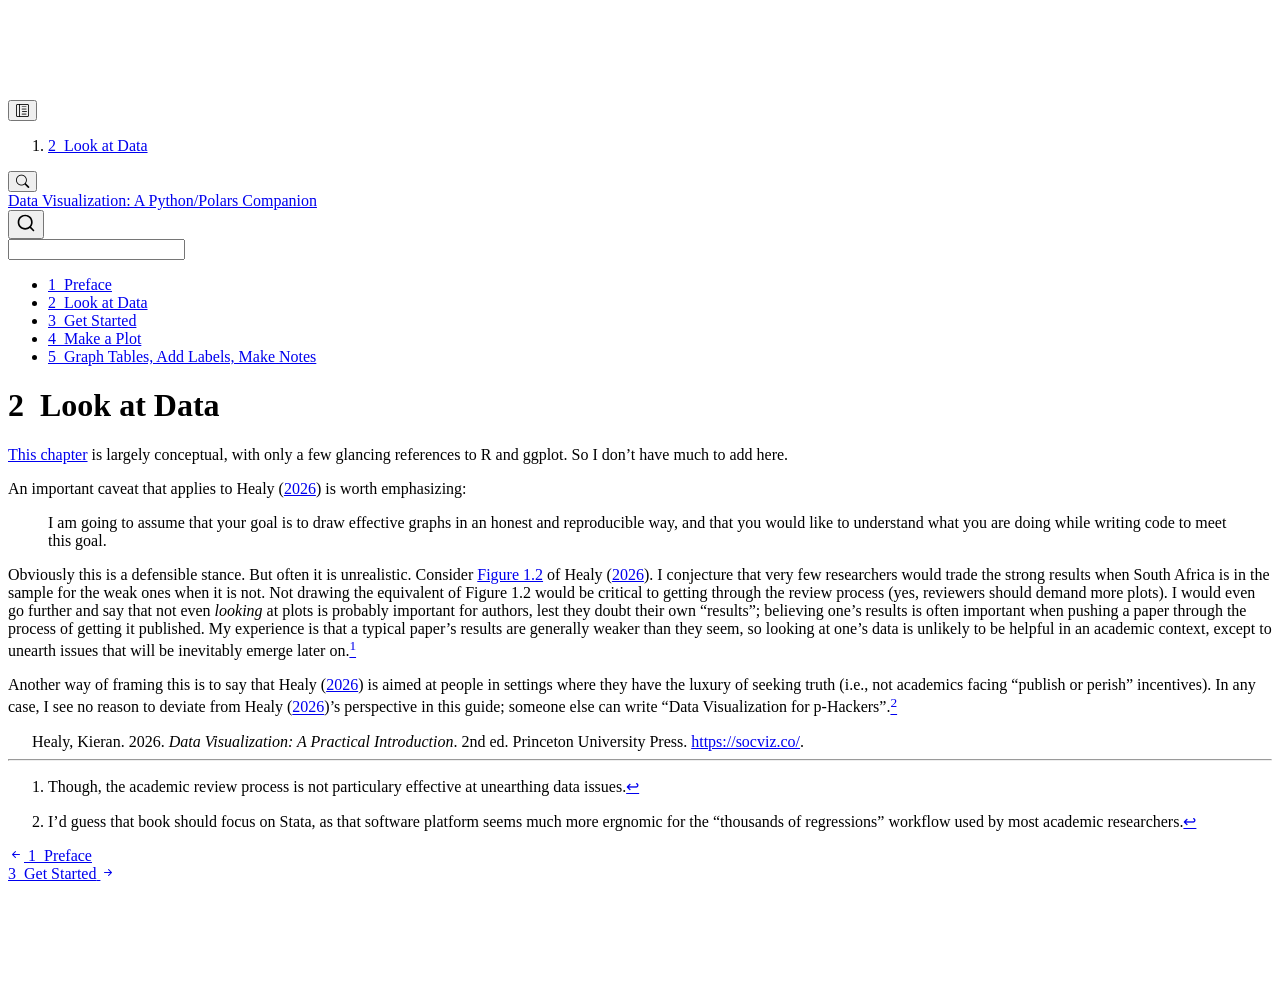
==== 01-look-at-data.html @ 229735f7 "Built site for gh-pages" ====
<!DOCTYPE html>
<html xmlns="http://www.w3.org/1999/xhtml" lang="en" xml:lang="en"><head>

<meta charset="utf-8">
<meta name="generator" content="quarto-1.9.36">

<meta name="viewport" content="width=device-width, initial-scale=1.0, user-scalable=yes">


<title>2&nbsp; Look at Data – Data Visualization: A Python/Polars Companion</title>
<style>
/* Default styles provided by pandoc.
** See https://pandoc.org/MANUAL.html#variables-for-html for config info.
*/
code{white-space: pre-wrap;}
span.smallcaps{font-variant: small-caps;}
div.columns{display: flex; gap: min(4vw, 1.5em);}
div.column{flex: auto; overflow-x: auto;}
div.hanging-indent{margin-left: 1.5em; text-indent: -1.5em;}
ul.task-list{list-style: none;}
ul.task-list li input[type="checkbox"] {
  width: 0.8em;
  margin: 0 0.8em 0.2em -1em; /* quarto-specific, see https://github.com/quarto-dev/quarto-cli/issues/4556 */ 
  vertical-align: middle;
}
/* CSS for citations */
div.csl-bib-body { }
div.csl-entry {
  clear: both;
}
.hanging-indent div.csl-entry {
  margin-left:2em;
  text-indent:-2em;
}
div.csl-left-margin {
  min-width:2em;
  float:left;
}
div.csl-right-inline {
  margin-left:2em;
  padding-left:1em;
}
div.csl-indent {
  margin-left: 2em;
}</style>


<script src="site_libs/quarto-nav/quarto-nav.js"></script>
<script src="site_libs/quarto-nav/headroom.min.js"></script>
<script src="site_libs/clipboard/clipboard.min.js"></script>
<script src="site_libs/quarto-search/autocomplete.umd.js"></script>
<script src="site_libs/quarto-search/fuse.min.js"></script>
<script src="site_libs/quarto-search/quarto-search.js"></script>
<meta name="quarto:offset" content="./">
<link href="./02-intro.html" rel="next">
<link href="./index.html" rel="prev">
<script src="site_libs/quarto-html/quarto.js" type="module"></script>
<script src="site_libs/quarto-html/tabsets/tabsets.js" type="module"></script>
<script src="site_libs/quarto-html/popper.min.js"></script>
<script src="site_libs/quarto-html/tippy.umd.min.js"></script>
<script src="site_libs/quarto-html/anchor.min.js"></script>
<link href="site_libs/quarto-html/tippy.css" rel="stylesheet">
<link href="site_libs/quarto-html/quarto-syntax-highlighting-845c23b38eaddc0f92fda52bfe77a8c8.css" rel="stylesheet" id="quarto-text-highlighting-styles">
<script src="site_libs/bootstrap/bootstrap.min.js"></script>
<link href="site_libs/bootstrap/bootstrap-icons.css" rel="stylesheet">
<link href="site_libs/bootstrap/bootstrap-5ccb035bea26c1e21f80f44cf7c27909.min.css" rel="stylesheet" append-hash="true" id="quarto-bootstrap" data-mode="light">
<script id="quarto-search-options" type="application/json">{
  "location": "sidebar",
  "copy-button": false,
  "collapse-after": 3,
  "panel-placement": "start",
  "type": "textbox",
  "limit": 50,
  "keyboard-shortcut": [
    "f",
    "/",
    "s"
  ],
  "show-item-context": false,
  "language": {
    "search-no-results-text": "No results",
    "search-matching-documents-text": "matching documents",
    "search-copy-link-title": "Copy link to search",
    "search-hide-matches-text": "Hide additional matches",
    "search-more-match-text": "more match in this document",
    "search-more-matches-text": "more matches in this document",
    "search-clear-button-title": "Clear",
    "search-text-placeholder": "",
    "search-detached-cancel-button-title": "Cancel",
    "search-submit-button-title": "Submit",
    "search-label": "Search"
  }
}</script>


</head>

<body class="nav-sidebar floating quarto-light">

<div id="quarto-search-results"></div>
  <header id="quarto-header" class="headroom fixed-top">
  <nav class="quarto-secondary-nav">
    <div class="container-fluid d-flex">
      <button type="button" class="quarto-btn-toggle btn" data-bs-toggle="collapse" role="button" data-bs-target=".quarto-sidebar-collapse-item" aria-controls="quarto-sidebar" aria-expanded="false" aria-label="Toggle sidebar navigation" onclick="if (window.quartoToggleHeadroom) { window.quartoToggleHeadroom(); }">
        <i class="bi bi-layout-text-sidebar-reverse"></i>
      </button>
        <nav class="quarto-page-breadcrumbs" aria-label="breadcrumb"><ol class="breadcrumb"><li class="breadcrumb-item"><a href="./01-look-at-data.html"><span class="chapter-number">2</span>&nbsp; <span class="chapter-title">Look at Data</span></a></li></ol></nav>
        <a class="flex-grow-1" role="navigation" data-bs-toggle="collapse" data-bs-target=".quarto-sidebar-collapse-item" aria-controls="quarto-sidebar" aria-expanded="false" aria-label="Toggle sidebar navigation" onclick="if (window.quartoToggleHeadroom) { window.quartoToggleHeadroom(); }">      
        </a>
      <button type="button" class="btn quarto-search-button" aria-label="Search" onclick="window.quartoOpenSearch();">
        <i class="bi bi-search"></i>
      </button>
    </div>
  </nav>
</header>
<!-- content -->
<div id="quarto-content" class="quarto-container page-columns page-rows-contents page-layout-article">
<!-- sidebar -->
  <nav id="quarto-sidebar" class="sidebar collapse collapse-horizontal quarto-sidebar-collapse-item sidebar-navigation floating overflow-auto">
    <div class="pt-lg-2 mt-2 text-left sidebar-header">
    <div class="sidebar-title mb-0 py-0">
      <a href="./">Data Visualization: A Python/Polars Companion</a> 
    </div>
      </div>
        <div class="mt-2 flex-shrink-0 align-items-center">
        <div class="sidebar-search">
        <div id="quarto-search" class="" title="Search"></div>
        </div>
        </div>
    <div class="sidebar-menu-container"> 
    <ul class="list-unstyled mt-1">
        <li class="sidebar-item">
  <div class="sidebar-item-container"> 
  <a href="./index.html" class="sidebar-item-text sidebar-link">
 <span class="menu-text"><span class="chapter-number">1</span>&nbsp; <span class="chapter-title">Preface</span></span></a>
  </div>
</li>
        <li class="sidebar-item">
  <div class="sidebar-item-container"> 
  <a href="./01-look-at-data.html" class="sidebar-item-text sidebar-link active">
 <span class="menu-text"><span class="chapter-number">2</span>&nbsp; <span class="chapter-title">Look at Data</span></span></a>
  </div>
</li>
        <li class="sidebar-item">
  <div class="sidebar-item-container"> 
  <a href="./02-intro.html" class="sidebar-item-text sidebar-link">
 <span class="menu-text"><span class="chapter-number">3</span>&nbsp; <span class="chapter-title">Get Started</span></span></a>
  </div>
</li>
        <li class="sidebar-item">
  <div class="sidebar-item-container"> 
  <a href="./03-ggplot-basics.html" class="sidebar-item-text sidebar-link">
 <span class="menu-text"><span class="chapter-number">4</span>&nbsp; <span class="chapter-title">Make a Plot</span></span></a>
  </div>
</li>
        <li class="sidebar-item">
  <div class="sidebar-item-container"> 
  <a href="./05-more-on-geoms.html" class="sidebar-item-text sidebar-link">
 <span class="menu-text"><span class="chapter-number">5</span>&nbsp; <span class="chapter-title">Graph Tables, Add Labels, Make Notes</span></span></a>
  </div>
</li>
    </ul>
    </div>
</nav>
<div id="quarto-sidebar-glass" class="quarto-sidebar-collapse-item" data-bs-toggle="collapse" data-bs-target=".quarto-sidebar-collapse-item"></div>
<!-- margin-sidebar -->
    <div id="quarto-margin-sidebar" class="sidebar margin-sidebar zindex-bottom">
        
    </div>
<!-- main -->
<main class="content" id="quarto-document-content">

<header id="title-block-header" class="quarto-title-block default">
<div class="quarto-title">
<h1 class="title"><span class="chapter-number">2</span>&nbsp; <span class="chapter-title">Look at Data</span></h1>
</div>



<div class="quarto-title-meta">

    
  
    
  </div>
  


</header>


<p><a href="https://socviz.co/01-look-at-data.html">This chapter</a> is largely conceptual, with only a few glancing references to R and ggplot. So I don’t have much to add here.</p>
<p>An important caveat that applies to <span class="citation" data-cites="Healy2026">Healy (<a href="#ref-Healy2026" role="doc-biblioref">2026</a>)</span> is worth emphasizing:</p>
<blockquote class="blockquote">
<p>I am going to assume that your goal is to draw effective graphs in an honest and reproducible way, and that you would like to understand what you are doing while writing code to meet this goal.</p>
</blockquote>
<p>Obviously this is a defensible stance. But often it is unrealistic. Consider <a href="https://socviz.co/01-look-at-data.html#fig-ch-01-jackman">Figure 1.2</a> of <span class="citation" data-cites="Healy2026">Healy (<a href="#ref-Healy2026" role="doc-biblioref">2026</a>)</span>. I conjecture that very few researchers would trade the strong results when South Africa is in the sample for the weak ones when it is not. Not drawing the equivalent of Figure 1.2 would be critical to getting through the review process (yes, reviewers should demand more plots). I would even go further and say that not even <em>looking</em> at plots is probably important for authors, lest they doubt their own “results”; believing one’s results is often important when pushing a paper through the process of getting it published. My experience is that a typical paper’s results are generally weaker than they seem, so looking at one’s data is unlikely to be helpful in an academic context, except to unearth issues that will be inevitably emerge later on.<a href="#fn1" class="footnote-ref" id="fnref1" role="doc-noteref"><sup>1</sup></a></p>
<p>Another way of framing this is to say that <span class="citation" data-cites="Healy2026">Healy (<a href="#ref-Healy2026" role="doc-biblioref">2026</a>)</span> is aimed at people in settings where they have the luxury of seeking truth (i.e., not academics facing “publish or perish” incentives). In any case, I see no reason to deviate from <span class="citation" data-cites="Healy2026">Healy (<a href="#ref-Healy2026" role="doc-biblioref">2026</a>)</span>’s perspective in this guide; someone else can write “Data Visualization for p-Hackers”.<a href="#fn2" class="footnote-ref" id="fnref2" role="doc-noteref"><sup>2</sup></a></p>


<div id="refs" class="references csl-bib-body hanging-indent" role="list">
<div id="ref-Healy2026" class="csl-entry" role="listitem">
Healy, Kieran. 2026. <em>Data Visualization: A Practical Introduction</em>. 2nd ed. Princeton University Press. <a href="https://socviz.co/">https://socviz.co/</a>.
</div>
</div>
<section id="footnotes" class="footnotes footnotes-end-of-document" role="doc-endnotes">
<hr>
<ol>
<li id="fn1"><p>Though, the academic review process is not particulary effective at unearthing data issues.<a href="#fnref1" class="footnote-back" role="doc-backlink">↩︎</a></p></li>
<li id="fn2"><p>I’d guess that book should focus on Stata, as that software platform seems much more ergnomic for the “thousands of regressions” workflow used by most academic researchers.<a href="#fnref2" class="footnote-back" role="doc-backlink">↩︎</a></p></li>
</ol>
</section>

</main> <!-- /main -->
<script id="quarto-html-after-body" type="application/javascript">
  window.document.addEventListener("DOMContentLoaded", function (event) {
    const icon = "";
    const anchorJS = new window.AnchorJS();
    anchorJS.options = {
      placement: 'right',
      icon: icon
    };
    anchorJS.add('.anchored');
    const isCodeAnnotation = (el) => {
      for (const clz of el.classList) {
        if (clz.startsWith('code-annotation-')) {                     
          return true;
        }
      }
      return false;
    }
    const onCopySuccess = function(e) {
      // button target
      const button = e.trigger;
      // don't keep focus
      button.blur();
      // flash "checked"
      button.classList.add('code-copy-button-checked');
      var currentTitle = button.getAttribute("title");
      button.setAttribute("title", "Copied!");
      let tooltip;
      if (window.bootstrap) {
        button.setAttribute("data-bs-toggle", "tooltip");
        button.setAttribute("data-bs-placement", "left");
        button.setAttribute("data-bs-title", "Copied!");
        tooltip = new bootstrap.Tooltip(button, 
          { trigger: "manual", 
            customClass: "code-copy-button-tooltip",
            offset: [0, -8]});
        tooltip.show();    
      }
      setTimeout(function() {
        if (tooltip) {
          tooltip.hide();
          button.removeAttribute("data-bs-title");
          button.removeAttribute("data-bs-toggle");
          button.removeAttribute("data-bs-placement");
        }
        button.setAttribute("title", currentTitle);
        button.classList.remove('code-copy-button-checked');
      }, 1000);
      // clear code selection
      e.clearSelection();
    }
    const getTextToCopy = function(trigger) {
      const outerScaffold = trigger.parentElement.cloneNode(true);
      const codeEl = outerScaffold.querySelector('code');
      for (const childEl of codeEl.children) {
        if (isCodeAnnotation(childEl)) {
          childEl.remove();
        }
      }
      return codeEl.innerText;
    }
    const clipboard = new window.ClipboardJS('.code-copy-button:not([data-in-quarto-modal])', {
      text: getTextToCopy
    });
    clipboard.on('success', onCopySuccess);
    if (window.document.getElementById('quarto-embedded-source-code-modal')) {
      const clipboardModal = new window.ClipboardJS('.code-copy-button[data-in-quarto-modal]', {
        text: getTextToCopy,
        container: window.document.getElementById('quarto-embedded-source-code-modal')
      });
      clipboardModal.on('success', onCopySuccess);
    }
      var localhostRegex = new RegExp(/^(?:http|https):\/\/localhost\:?[0-9]*\//);
      var mailtoRegex = new RegExp(/^mailto:/);
        var filterRegex = new RegExp('/' + window.location.host + '/');
      var isInternal = (href) => {
          return filterRegex.test(href) || localhostRegex.test(href) || mailtoRegex.test(href);
      }
      // Inspect non-navigation links and adorn them if external
     var links = window.document.querySelectorAll('a[href]:not(.nav-link):not(.navbar-brand):not(.toc-action):not(.sidebar-link):not(.sidebar-item-toggle):not(.pagination-link):not(.no-external):not([aria-hidden]):not(.dropdown-item):not(.quarto-navigation-tool):not(.about-link)');
      for (var i=0; i<links.length; i++) {
        const link = links[i];
        if (!isInternal(link.href)) {
          // undo the damage that might have been done by quarto-nav.js in the case of
          // links that we want to consider external
          if (link.dataset.originalHref !== undefined) {
            link.href = link.dataset.originalHref;
          }
        }
      }
    function tippyHover(el, contentFn, onTriggerFn, onUntriggerFn) {
      const config = {
        allowHTML: true,
        maxWidth: 500,
        delay: 100,
        arrow: false,
        appendTo: function(el) {
            return el.parentElement;
        },
        interactive: true,
        interactiveBorder: 10,
        theme: 'quarto',
        placement: 'bottom-start',
      };
      if (contentFn) {
        config.content = contentFn;
      }
      if (onTriggerFn) {
        config.onTrigger = onTriggerFn;
      }
      if (onUntriggerFn) {
        config.onUntrigger = onUntriggerFn;
      }
      window.tippy(el, config); 
    }
    const noterefs = window.document.querySelectorAll('a[role="doc-noteref"]');
    for (var i=0; i<noterefs.length; i++) {
      const ref = noterefs[i];
      tippyHover(ref, function() {
        // use id or data attribute instead here
        let href = ref.getAttribute('data-footnote-href') || ref.getAttribute('href');
        try { href = new URL(href).hash; } catch {}
        const id = href.replace(/^#\/?/, "");
        const note = window.document.getElementById(id);
        if (note) {
          return note.innerHTML;
        } else {
          return "";
        }
      });
    }
    const xrefs = window.document.querySelectorAll('a.quarto-xref');
    const processXRef = (id, note) => {
      // Strip column container classes
      const stripColumnClz = (el) => {
        el.classList.remove("page-full", "page-columns");
        if (el.children) {
          for (const child of el.children) {
            stripColumnClz(child);
          }
        }
      }
      stripColumnClz(note)
      if (id === null || id.startsWith('sec-')) {
        // Special case sections, only their first couple elements
        const container = document.createElement("div");
        if (note.children && note.children.length > 2) {
          container.appendChild(note.children[0].cloneNode(true));
          for (let i = 1; i < note.children.length; i++) {
            const child = note.children[i];
            if (child.tagName === "P" && child.innerText === "") {
              continue;
            } else {
              container.appendChild(child.cloneNode(true));
              break;
            }
          }
          if (window.Quarto?.typesetMath) {
            window.Quarto.typesetMath(container);
          }
          return container.innerHTML
        } else {
          if (window.Quarto?.typesetMath) {
            window.Quarto.typesetMath(note);
          }
          return note.innerHTML;
        }
      } else {
        // Remove any anchor links if they are present
        const anchorLink = note.querySelector('a.anchorjs-link');
        if (anchorLink) {
          anchorLink.remove();
        }
        if (window.Quarto?.typesetMath) {
          window.Quarto.typesetMath(note);
        }
        if (note.classList.contains("callout")) {
          return note.outerHTML;
        } else {
          return note.innerHTML;
        }
      }
    }
    for (var i=0; i<xrefs.length; i++) {
      const xref = xrefs[i];
      tippyHover(xref, undefined, function(instance) {
        instance.disable();
        let url = xref.getAttribute('href');
        let hash = undefined; 
        if (url.startsWith('#')) {
          hash = url;
        } else {
          try { hash = new URL(url).hash; } catch {}
        }
        if (hash) {
          const id = hash.replace(/^#\/?/, "");
          const note = window.document.getElementById(id);
          if (note !== null) {
            try {
              const html = processXRef(id, note.cloneNode(true));
              instance.setContent(html);
            } finally {
              instance.enable();
              instance.show();
            }
          } else {
            // See if we can fetch this
            fetch(url.split('#')[0])
            .then(res => res.text())
            .then(html => {
              const parser = new DOMParser();
              const htmlDoc = parser.parseFromString(html, "text/html");
              const note = htmlDoc.getElementById(id);
              if (note !== null) {
                const html = processXRef(id, note);
                instance.setContent(html);
              } 
            }).finally(() => {
              instance.enable();
              instance.show();
            });
          }
        } else {
          // See if we can fetch a full url (with no hash to target)
          // This is a special case and we should probably do some content thinning / targeting
          fetch(url)
          .then(res => res.text())
          .then(html => {
            const parser = new DOMParser();
            const htmlDoc = parser.parseFromString(html, "text/html");
            const note = htmlDoc.querySelector('main.content');
            if (note !== null) {
              // This should only happen for chapter cross references
              // (since there is no id in the URL)
              // remove the first header
              if (note.children.length > 0 && note.children[0].tagName === "HEADER") {
                note.children[0].remove();
              }
              const html = processXRef(null, note);
              instance.setContent(html);
            } 
          }).finally(() => {
            instance.enable();
            instance.show();
          });
        }
      }, function(instance) {
      });
    }
        let selectedAnnoteEl;
        const selectorForAnnotation = ( cell, annotation) => {
          let cellAttr = 'data-code-cell="' + cell + '"';
          let lineAttr = 'data-code-annotation="' +  annotation + '"';
          const selector = 'span[' + cellAttr + '][' + lineAttr + ']';
          return selector;
        }
        const selectCodeLines = (annoteEl) => {
          const doc = window.document;
          const targetCell = annoteEl.getAttribute("data-target-cell");
          const targetAnnotation = annoteEl.getAttribute("data-target-annotation");
          const annoteSpan = window.document.querySelector(selectorForAnnotation(targetCell, targetAnnotation));
          const lines = annoteSpan.getAttribute("data-code-lines").split(",");
          const lineIds = lines.map((line) => {
            return targetCell + "-" + line;
          })
          let top = null;
          let height = null;
          let parent = null;
          if (lineIds.length > 0) {
              //compute the position of the single el (top and bottom and make a div)
              const el = window.document.getElementById(lineIds[0]);
              top = el.offsetTop;
              height = el.offsetHeight;
              parent = el.parentElement.parentElement;
            if (lineIds.length > 1) {
              const lastEl = window.document.getElementById(lineIds[lineIds.length - 1]);
              const bottom = lastEl.offsetTop + lastEl.offsetHeight;
              height = bottom - top;
            }
            if (top !== null && height !== null && parent !== null) {
              // cook up a div (if necessary) and position it 
              let div = window.document.getElementById("code-annotation-line-highlight");
              if (div === null) {
                div = window.document.createElement("div");
                div.setAttribute("id", "code-annotation-line-highlight");
                div.style.position = 'absolute';
                parent.appendChild(div);
              }
              div.style.top = top - 2 + "px";
              div.style.height = height + 4 + "px";
              div.style.left = 0;
              let gutterDiv = window.document.getElementById("code-annotation-line-highlight-gutter");
              if (gutterDiv === null) {
                gutterDiv = window.document.createElement("div");
                gutterDiv.setAttribute("id", "code-annotation-line-highlight-gutter");
                gutterDiv.style.position = 'absolute';
                const codeCell = window.document.getElementById(targetCell);
                const gutter = codeCell.querySelector('.code-annotation-gutter');
                gutter.appendChild(gutterDiv);
              }
              gutterDiv.style.top = top - 2 + "px";
              gutterDiv.style.height = height + 4 + "px";
            }
            selectedAnnoteEl = annoteEl;
          }
        };
        const unselectCodeLines = () => {
          const elementsIds = ["code-annotation-line-highlight", "code-annotation-line-highlight-gutter"];
          elementsIds.forEach((elId) => {
            const div = window.document.getElementById(elId);
            if (div) {
              div.remove();
            }
          });
          selectedAnnoteEl = undefined;
        };
          // Handle positioning of the toggle
      window.addEventListener(
        "resize",
        throttle(() => {
          elRect = undefined;
          if (selectedAnnoteEl) {
            selectCodeLines(selectedAnnoteEl);
          }
        }, 10)
      );
      function throttle(fn, ms) {
      let throttle = false;
      let timer;
        return (...args) => {
          if(!throttle) { // first call gets through
              fn.apply(this, args);
              throttle = true;
          } else { // all the others get throttled
              if(timer) clearTimeout(timer); // cancel #2
              timer = setTimeout(() => {
                fn.apply(this, args);
                timer = throttle = false;
              }, ms);
          }
        };
      }
        // Attach click handler to the DT
        const annoteDls = window.document.querySelectorAll('dt[data-target-cell]');
        for (const annoteDlNode of annoteDls) {
          annoteDlNode.addEventListener('click', (event) => {
            const clickedEl = event.target;
            if (clickedEl !== selectedAnnoteEl) {
              unselectCodeLines();
              const activeEl = window.document.querySelector('dt[data-target-cell].code-annotation-active');
              if (activeEl) {
                activeEl.classList.remove('code-annotation-active');
              }
              selectCodeLines(clickedEl);
              clickedEl.classList.add('code-annotation-active');
            } else {
              // Unselect the line
              unselectCodeLines();
              clickedEl.classList.remove('code-annotation-active');
            }
          });
        }
    const findCites = (el) => {
      const parentEl = el.parentElement;
      if (parentEl) {
        const cites = parentEl.dataset.cites;
        if (cites) {
          return {
            el,
            cites: cites.split(' ')
          };
        } else {
          return findCites(el.parentElement)
        }
      } else {
        return undefined;
      }
    };
    var bibliorefs = window.document.querySelectorAll('a[role="doc-biblioref"]');
    for (var i=0; i<bibliorefs.length; i++) {
      const ref = bibliorefs[i];
      const citeInfo = findCites(ref);
      if (citeInfo) {
        tippyHover(citeInfo.el, function() {
          var popup = window.document.createElement('div');
          citeInfo.cites.forEach(function(cite) {
            var citeDiv = window.document.createElement('div');
            citeDiv.classList.add('hanging-indent');
            citeDiv.classList.add('csl-entry');
            var biblioDiv = window.document.getElementById('ref-' + cite);
            if (biblioDiv) {
              citeDiv.innerHTML = biblioDiv.innerHTML;
            }
            popup.appendChild(citeDiv);
          });
          return popup.innerHTML;
        });
      }
    }
  });
  </script>
<nav class="page-navigation">
  <div class="nav-page nav-page-previous">
      <a href="./index.html" class="pagination-link" aria-label="Preface">
        <i class="bi bi-arrow-left-short"></i> <span class="nav-page-text"><span class="chapter-number">1</span>&nbsp; <span class="chapter-title">Preface</span></span>
      </a>          
  </div>
  <div class="nav-page nav-page-next">
      <a href="./02-intro.html" class="pagination-link" aria-label="Get Started">
        <span class="nav-page-text"><span class="chapter-number">3</span>&nbsp; <span class="chapter-title">Get Started</span></span> <i class="bi bi-arrow-right-short"></i>
      </a>
  </div>
</nav>
</div> <!-- /content -->




</body></html>
---- site_libs/quarto-html/tippy.css ----
.tippy-box[data-animation=fade][data-state=hidden]{opacity:0}[data-tippy-root]{max-width:calc(100vw - 10px)}.tippy-box{position:relative;background-color:#333;color:#fff;border-radius:4px;font-size:14px;line-height:1.4;white-space:normal;outline:0;transition-property:transform,visibility,opacity}.tippy-box[data-placement^=top]>.tippy-arrow{bottom:0}.tippy-box[data-placement^=top]>.tippy-arrow:before{bottom:-7px;left:0;border-width:8px 8px 0;border-top-color:initial;transform-origin:center top}.tippy-box[data-placement^=bottom]>.tippy-arrow{top:0}.tippy-box[data-placement^=bottom]>.tippy-arrow:before{top:-7px;left:0;border-width:0 8px 8px;border-bottom-color:initial;transform-origin:center bottom}.tippy-box[data-placement^=left]>.tippy-arrow{right:0}.tippy-box[data-placement^=left]>.tippy-arrow:before{border-width:8px 0 8px 8px;border-left-color:initial;right:-7px;transform-origin:center left}.tippy-box[data-placement^=right]>.tippy-arrow{left:0}.tippy-box[data-placement^=right]>.tippy-arrow:before{left:-7px;border-width:8px 8px 8px 0;border-right-color:initial;transform-origin:center right}.tippy-box[data-inertia][data-state=visible]{transition-timing-function:cubic-bezier(.54,1.5,.38,1.11)}.tippy-arrow{width:16px;height:16px;color:#333}.tippy-arrow:before{content:"";position:absolute;border-color:transparent;border-style:solid}.tippy-content{position:relative;padding:5px 9px;z-index:1}
---- site_libs/quarto-html/quarto-syntax-highlighting-845c23b38eaddc0f92fda52bfe77a8c8.css ----
/* quarto syntax highlight colors */
:root {
  --quarto-hl-ot-color: #003B4F;
  --quarto-hl-at-color: #657422;
  --quarto-hl-ss-color: #20794D;
  --quarto-hl-an-color: #5E5E5E;
  --quarto-hl-fu-color: #4758AB;
  --quarto-hl-st-color: #20794D;
  --quarto-hl-cf-color: #003B4F;
  --quarto-hl-op-color: #5E5E5E;
  --quarto-hl-er-color: #AD0000;
  --quarto-hl-bn-color: #AD0000;
  --quarto-hl-al-color: #AD0000;
  --quarto-hl-va-color: #111111;
  --quarto-hl-bu-color: inherit;
  --quarto-hl-ex-color: inherit;
  --quarto-hl-pp-color: #AD0000;
  --quarto-hl-in-color: #5E5E5E;
  --quarto-hl-vs-color: #20794D;
  --quarto-hl-wa-color: #5E5E5E;
  --quarto-hl-do-color: #5E5E5E;
  --quarto-hl-im-color: #00769E;
  --quarto-hl-ch-color: #20794D;
  --quarto-hl-dt-color: #AD0000;
  --quarto-hl-fl-color: #AD0000;
  --quarto-hl-co-color: #5E5E5E;
  --quarto-hl-cv-color: #5E5E5E;
  --quarto-hl-cn-color: #8f5902;
  --quarto-hl-sc-color: #5E5E5E;
  --quarto-hl-dv-color: #AD0000;
  --quarto-hl-kw-color: #003B4F;
}

/* other quarto variables */
:root {
  --quarto-font-monospace: SFMono-Regular, Menlo, Monaco, Consolas, "Liberation Mono", "Courier New", monospace;
}

/* syntax highlight based on Pandoc's rules */
pre > code.sourceCode > span {
  color: #003B4F;
}

code.sourceCode > span {
  color: #003B4F;
}

div.sourceCode,
div.sourceCode pre.sourceCode {
  color: #003B4F;
}

/* Normal */
code span {
  color: #003B4F;
}

/* Alert */
code span.al {
  color: #AD0000;
  font-style: inherit;
}

/* Annotation */
code span.an {
  color: #5E5E5E;
  font-style: inherit;
}

/* Attribute */
code span.at {
  color: #657422;
  font-style: inherit;
}

/* BaseN */
code span.bn {
  color: #AD0000;
  font-style: inherit;
}

/* BuiltIn */
code span.bu {
  font-style: inherit;
}

/* ControlFlow */
code span.cf {
  color: #003B4F;
  font-weight: bold;
  font-style: inherit;
}

/* Char */
code span.ch {
  color: #20794D;
  font-style: inherit;
}

/* Constant */
code span.cn {
  color: #8f5902;
  font-style: inherit;
}

/* Comment */
code span.co {
  color: #5E5E5E;
  font-style: inherit;
}

/* CommentVar */
code span.cv {
  color: #5E5E5E;
  font-style: italic;
}

/* Documentation */
code span.do {
  color: #5E5E5E;
  font-style: italic;
}

/* DataType */
code span.dt {
  color: #AD0000;
  font-style: inherit;
}

/* DecVal */
code span.dv {
  color: #AD0000;
  font-style: inherit;
}

/* Error */
code span.er {
  color: #AD0000;
  font-style: inherit;
}

/* Extension */
code span.ex {
  font-style: inherit;
}

/* Float */
code span.fl {
  color: #AD0000;
  font-style: inherit;
}

/* Function */
code span.fu {
  color: #4758AB;
  font-style: inherit;
}

/* Import */
code span.im {
  color: #00769E;
  font-style: inherit;
}

/* Information */
code span.in {
  color: #5E5E5E;
  font-style: inherit;
}

/* Keyword */
code span.kw {
  color: #003B4F;
  font-weight: bold;
  font-style: inherit;
}

/* Operator */
code span.op {
  color: #5E5E5E;
  font-style: inherit;
}

/* Other */
code span.ot {
  color: #003B4F;
  font-style: inherit;
}

/* Preprocessor */
code span.pp {
  color: #AD0000;
  font-style: inherit;
}

/* SpecialChar */
code span.sc {
  color: #5E5E5E;
  font-style: inherit;
}

/* SpecialString */
code span.ss {
  color: #20794D;
  font-style: inherit;
}

/* String */
code span.st {
  color: #20794D;
  font-style: inherit;
}

/* Variable */
code span.va {
  color: #111111;
  font-style: inherit;
}

/* VerbatimString */
code span.vs {
  color: #20794D;
  font-style: inherit;
}

/* Warning */
code span.wa {
  color: #5E5E5E;
  font-style: italic;
}

.prevent-inlining {
  content: "</";
}

/*# sourceMappingURL=ac89f0bb514bba72461919f78549e31c.css.map */
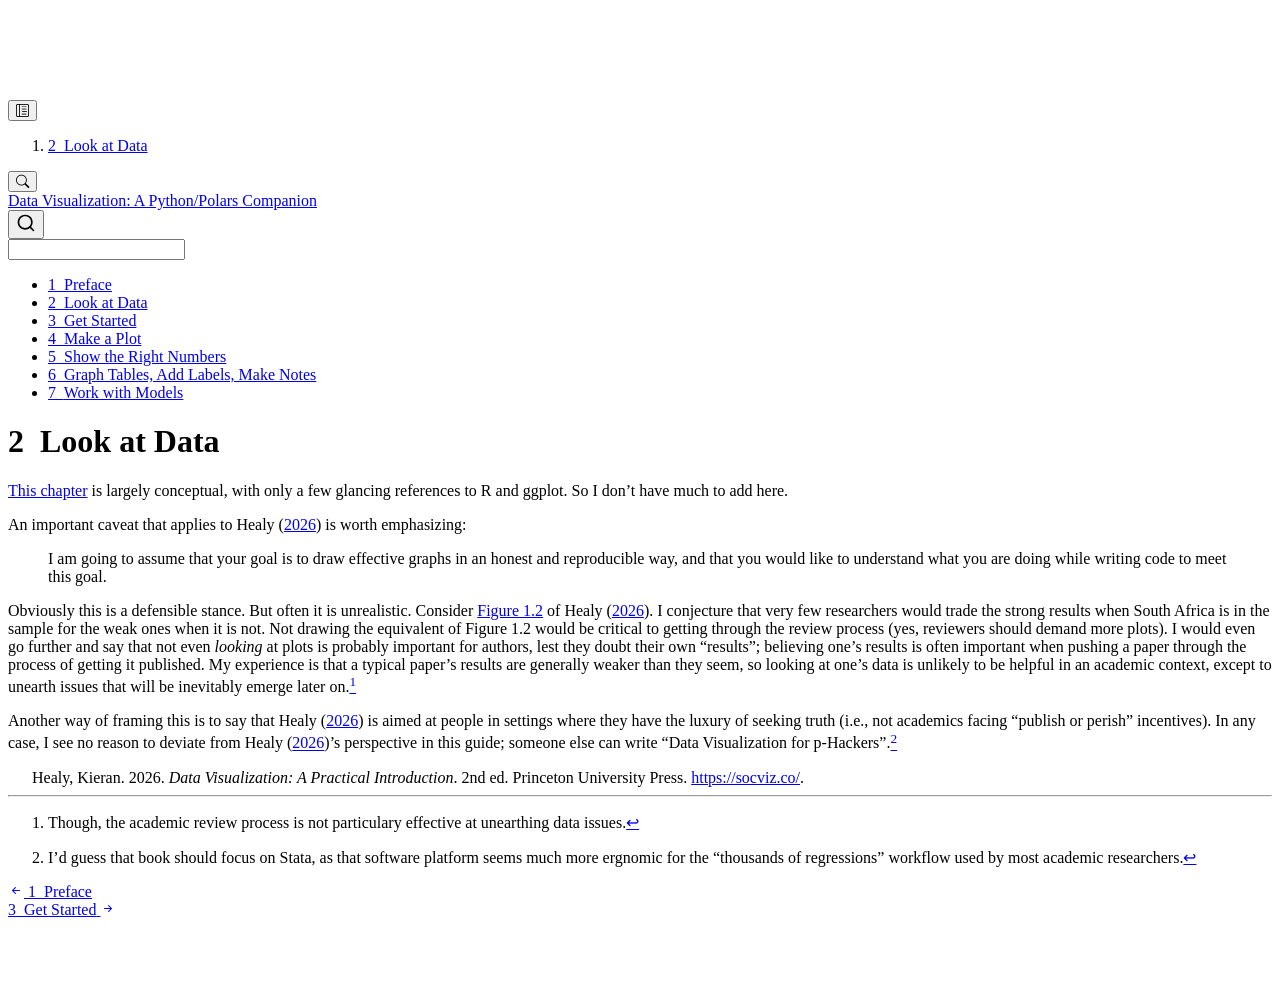
==== commit 2f8b3d83: "Built site for gh-pages" ====
--- a/01-look-at-data.html
+++ b/01-look-at-data.html
@@ -155,8 +155,20 @@
 </li>
         <li class="sidebar-item">
   <div class="sidebar-item-container"> 
+  <a href="./04-group-facet-transform.html" class="sidebar-item-text sidebar-link">
+ <span class="menu-text"><span class="chapter-number">5</span>&nbsp; <span class="chapter-title">Show the Right Numbers</span></span></a>
+  </div>
+</li>
+        <li class="sidebar-item">
+  <div class="sidebar-item-container"> 
   <a href="./05-more-on-geoms.html" class="sidebar-item-text sidebar-link">
- <span class="menu-text"><span class="chapter-number">5</span>&nbsp; <span class="chapter-title">Graph Tables, Add Labels, Make Notes</span></span></a>
+ <span class="menu-text"><span class="chapter-number">6</span>&nbsp; <span class="chapter-title">Graph Tables, Add Labels, Make Notes</span></span></a>
+  </div>
+</li>
+        <li class="sidebar-item">
+  <div class="sidebar-item-container"> 
+  <a href="./06-modeling.html" class="sidebar-item-text sidebar-link">
+ <span class="menu-text"><span class="chapter-number">7</span>&nbsp; <span class="chapter-title">Work with Models</span></span></a>
   </div>
 </li>
     </ul>
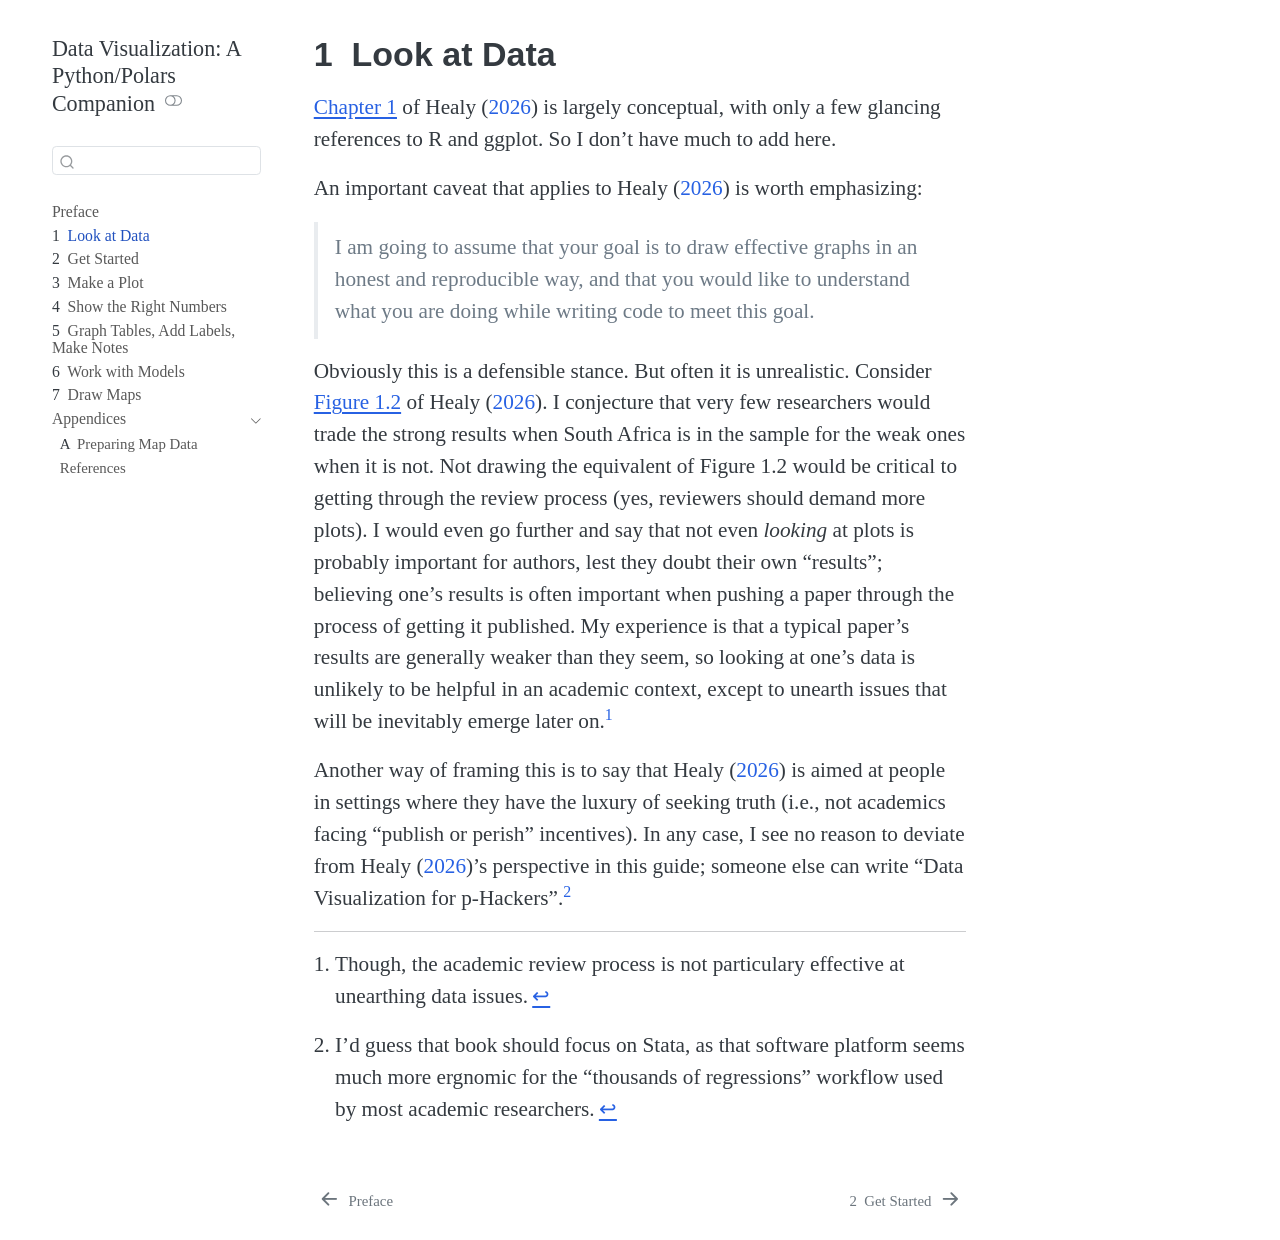
==== commit 100860fe: "Built site for gh-pages" ====
--- a/01-look-at-data.html
+++ b/01-look-at-data.html
@@ -7,7 +7,7 @@
 <meta name="viewport" content="width=device-width, initial-scale=1.0, user-scalable=yes">
 
 
-<title>2&nbsp; Look at Data – Data Visualization: A Python/Polars Companion</title>
+<title>1&nbsp; Look at Data – Data Visualization: A Python/Polars Companion</title>
 <style>
 /* Default styles provided by pandoc.
 ** See https://pandoc.org/MANUAL.html#variables-for-html for config info.
@@ -60,10 +60,14 @@
 <script src="site_libs/quarto-html/tippy.umd.min.js"></script>
 <script src="site_libs/quarto-html/anchor.min.js"></script>
 <link href="site_libs/quarto-html/tippy.css" rel="stylesheet">
-<link href="site_libs/quarto-html/quarto-syntax-highlighting-845c23b38eaddc0f92fda52bfe77a8c8.css" rel="stylesheet" id="quarto-text-highlighting-styles">
+<link href="site_libs/quarto-html/quarto-syntax-highlighting-845c23b38eaddc0f92fda52bfe77a8c8.css" rel="stylesheet" class="quarto-color-scheme" id="quarto-text-highlighting-styles">
+<link href="site_libs/quarto-html/quarto-syntax-highlighting-dark-f418161beb48e0141c760e455f12af2c.css" rel="stylesheet" class="quarto-color-scheme quarto-color-alternate" id="quarto-text-highlighting-styles">
+<link href="site_libs/quarto-html/quarto-syntax-highlighting-845c23b38eaddc0f92fda52bfe77a8c8.css" rel="stylesheet" class="quarto-color-scheme-extra" id="quarto-text-highlighting-styles">
 <script src="site_libs/bootstrap/bootstrap.min.js"></script>
 <link href="site_libs/bootstrap/bootstrap-icons.css" rel="stylesheet">
-<link href="site_libs/bootstrap/bootstrap-5ccb035bea26c1e21f80f44cf7c27909.min.css" rel="stylesheet" append-hash="true" id="quarto-bootstrap" data-mode="light">
+<link href="site_libs/bootstrap/bootstrap-c0f9e757bd1bbe5faf3da83a888945c0.min.css" rel="stylesheet" append-hash="true" class="quarto-color-scheme" id="quarto-bootstrap" data-mode="light">
+<link href="site_libs/bootstrap/bootstrap-dark-91459808351f4a5e66f61f3cc0ad5ca1.min.css" rel="stylesheet" append-hash="true" class="quarto-color-scheme quarto-color-alternate" id="quarto-bootstrap" data-mode="dark">
+<link href="site_libs/bootstrap/bootstrap-c0f9e757bd1bbe5faf3da83a888945c0.min.css" rel="stylesheet" append-hash="true" class="quarto-color-scheme-extra" id="quarto-bootstrap" data-mode="light">
 <script id="quarto-search-options" type="application/json">{
   "location": "sidebar",
   "copy-button": false,
@@ -93,9 +97,181 @@
 }</script>
 
 
+<link rel="stylesheet" href="custom.css">
 </head>
 
-<body class="nav-sidebar floating quarto-light">
+<body class="nav-sidebar floating quarto-light"><script id="quarto-html-before-body" type="application/javascript">
+    const toggleBodyColorMode = (bsSheetEl) => {
+      const mode = bsSheetEl.getAttribute("data-mode");
+      const bodyEl = window.document.querySelector("body");
+      if (mode === "dark") {
+        bodyEl.classList.add("quarto-dark");
+        bodyEl.classList.remove("quarto-light");
+      } else {
+        bodyEl.classList.add("quarto-light");
+        bodyEl.classList.remove("quarto-dark");
+      }
+    }
+    const toggleBodyColorPrimary = () => {
+      const bsSheetEl = window.document.querySelector("link#quarto-bootstrap:not([rel=disabled-stylesheet])");
+      if (bsSheetEl) {
+        toggleBodyColorMode(bsSheetEl);
+      }
+    }
+    const setColorSchemeToggle = (alternate) => {
+      const toggles = window.document.querySelectorAll('.quarto-color-scheme-toggle');
+      for (let i=0; i < toggles.length; i++) {
+        const toggle = toggles[i];
+        if (toggle) {
+          if (alternate) {
+            toggle.classList.add("alternate");
+          } else {
+            toggle.classList.remove("alternate");
+          }
+        }
+      }
+    };
+    const toggleColorMode = (alternate) => {
+      // Switch the stylesheets
+      const primaryStylesheets = window.document.querySelectorAll('link.quarto-color-scheme:not(.quarto-color-alternate)');
+      const alternateStylesheets = window.document.querySelectorAll('link.quarto-color-scheme.quarto-color-alternate');
+      manageTransitions('#quarto-margin-sidebar .nav-link', false);
+      if (alternate) {
+        // note: dark is layered on light, we don't disable primary!
+        enableStylesheet(alternateStylesheets);
+        for (const sheetNode of alternateStylesheets) {
+          if (sheetNode.id === "quarto-bootstrap") {
+            toggleBodyColorMode(sheetNode);
+          }
+        }
+      } else {
+        disableStylesheet(alternateStylesheets);
+        enableStylesheet(primaryStylesheets)
+        toggleBodyColorPrimary();
+      }
+      manageTransitions('#quarto-margin-sidebar .nav-link', true);
+      // Switch the toggles
+      setColorSchemeToggle(alternate)
+      // Hack to workaround the fact that safari doesn't
+      // properly recolor the scrollbar when toggling (#1455)
+      if (navigator.userAgent.indexOf('Safari') > 0 && navigator.userAgent.indexOf('Chrome') == -1) {
+        manageTransitions("body", false);
+        window.scrollTo(0, 1);
+        setTimeout(() => {
+          window.scrollTo(0, 0);
+          manageTransitions("body", true);
+        }, 40);
+      }
+    }
+    const disableStylesheet = (stylesheets) => {
+      for (let i=0; i < stylesheets.length; i++) {
+        const stylesheet = stylesheets[i];
+        stylesheet.rel = 'disabled-stylesheet';
+      }
+    }
+    const enableStylesheet = (stylesheets) => {
+      for (let i=0; i < stylesheets.length; i++) {
+        const stylesheet = stylesheets[i];
+        if(stylesheet.rel !== 'stylesheet') { // for Chrome, which will still FOUC without this check
+          stylesheet.rel = 'stylesheet';
+        }
+      }
+    }
+    const manageTransitions = (selector, allowTransitions) => {
+      const els = window.document.querySelectorAll(selector);
+      for (let i=0; i < els.length; i++) {
+        const el = els[i];
+        if (allowTransitions) {
+          el.classList.remove('notransition');
+        } else {
+          el.classList.add('notransition');
+        }
+      }
+    }
+    const isFileUrl = () => {
+      return window.location.protocol === 'file:';
+    }
+    const hasAlternateSentinel = () => {
+      let styleSentinel = getColorSchemeSentinel();
+      if (styleSentinel !== null) {
+        return styleSentinel === "alternate";
+      } else {
+        return false;
+      }
+    }
+    const setStyleSentinel = (alternate) => {
+      const value = alternate ? "alternate" : "default";
+      if (!isFileUrl()) {
+        window.localStorage.setItem("quarto-color-scheme", value);
+      } else {
+        localAlternateSentinel = value;
+      }
+    }
+    const getColorSchemeSentinel = () => {
+      if (!isFileUrl()) {
+        const storageValue = window.localStorage.getItem("quarto-color-scheme");
+        return storageValue != null ? storageValue : localAlternateSentinel;
+      } else {
+        return localAlternateSentinel;
+      }
+    }
+    const toggleGiscusIfUsed = (isAlternate, darkModeDefault) => {
+      const baseTheme = document.querySelector('#giscus-base-theme')?.value ?? 'light';
+      const alternateTheme = document.querySelector('#giscus-alt-theme')?.value ?? 'dark';
+      let newTheme = '';
+      if(authorPrefersDark) {
+        newTheme = isAlternate ? baseTheme : alternateTheme;
+      } else {
+        newTheme = isAlternate ? alternateTheme : baseTheme;
+      }
+      const changeGiscusTheme = () => {
+        // From: https://github.com/giscus/giscus/issues/336
+        const sendMessage = (message) => {
+          const iframe = document.querySelector('iframe.giscus-frame');
+          if (!iframe) return;
+          iframe.contentWindow.postMessage({ giscus: message }, 'https://giscus.app');
+        }
+        sendMessage({
+          setConfig: {
+            theme: newTheme
+          }
+        });
+      }
+      const isGiscussLoaded = window.document.querySelector('iframe.giscus-frame') !== null;
+      if (isGiscussLoaded) {
+        changeGiscusTheme();
+      }
+    };
+    const authorPrefersDark = false;
+    const queryPrefersDark = window.matchMedia('(prefers-color-scheme: dark)');
+    const darkModeDefault = queryPrefersDark.matches;
+      document.querySelector('link#quarto-text-highlighting-styles.quarto-color-scheme-extra').rel = 'disabled-stylesheet';
+      document.querySelector('link#quarto-bootstrap.quarto-color-scheme-extra').rel = 'disabled-stylesheet';
+    let localAlternateSentinel = darkModeDefault ? 'alternate' : 'default';
+    // Dark / light mode switch
+    window.quartoToggleColorScheme = () => {
+      // Read the current dark / light value
+      let toAlternate = !hasAlternateSentinel();
+      toggleColorMode(toAlternate);
+      setStyleSentinel(toAlternate);
+      toggleGiscusIfUsed(toAlternate, darkModeDefault);
+      window.dispatchEvent(new Event('resize'));
+    };
+    queryPrefersDark.addEventListener("change", e => {
+      if(window.localStorage.getItem("quarto-color-scheme") !== null)
+        return;
+      const alternate = e.matches
+      toggleColorMode(alternate);
+      localAlternateSentinel = e.matches ? 'alternate' : 'default'; // this is used alongside local storage!
+      toggleGiscusIfUsed(alternate, darkModeDefault);
+    });
+    // Switch to dark mode if need be
+    if (hasAlternateSentinel()) {
+      toggleColorMode(true);
+    } else {
+      toggleColorMode(false);
+    }
+  </script>
 
 <div id="quarto-search-results"></div>
   <header id="quarto-header" class="headroom fixed-top">
@@ -104,7 +280,7 @@
       <button type="button" class="quarto-btn-toggle btn" data-bs-toggle="collapse" role="button" data-bs-target=".quarto-sidebar-collapse-item" aria-controls="quarto-sidebar" aria-expanded="false" aria-label="Toggle sidebar navigation" onclick="if (window.quartoToggleHeadroom) { window.quartoToggleHeadroom(); }">
         <i class="bi bi-layout-text-sidebar-reverse"></i>
       </button>
-        <nav class="quarto-page-breadcrumbs" aria-label="breadcrumb"><ol class="breadcrumb"><li class="breadcrumb-item"><a href="./01-look-at-data.html"><span class="chapter-number">2</span>&nbsp; <span class="chapter-title">Look at Data</span></a></li></ol></nav>
+        <nav class="quarto-page-breadcrumbs" aria-label="breadcrumb"><ol class="breadcrumb"><li class="breadcrumb-item"><a href="./01-look-at-data.html"><span class="chapter-number">1</span>&nbsp; <span class="chapter-title">Look at Data</span></a></li></ol></nav>
         <a class="flex-grow-1" role="navigation" data-bs-toggle="collapse" data-bs-target=".quarto-sidebar-collapse-item" aria-controls="quarto-sidebar" aria-expanded="false" aria-label="Toggle sidebar navigation" onclick="if (window.quartoToggleHeadroom) { window.quartoToggleHeadroom(); }">      
         </a>
       <button type="button" class="btn quarto-search-button" aria-label="Search" onclick="window.quartoOpenSearch();">
@@ -120,6 +296,9 @@
     <div class="pt-lg-2 mt-2 text-left sidebar-header">
     <div class="sidebar-title mb-0 py-0">
       <a href="./">Data Visualization: A Python/Polars Companion</a> 
+        <div class="sidebar-tools-main">
+  <a href="" class="quarto-color-scheme-toggle quarto-navigation-tool  px-1" onclick="window.quartoToggleColorScheme(); return false;" title="Toggle dark mode"><i class="bi"></i></a>
+</div>
     </div>
       </div>
         <div class="mt-2 flex-shrink-0 align-items-center">
@@ -132,45 +311,74 @@
         <li class="sidebar-item">
   <div class="sidebar-item-container"> 
   <a href="./index.html" class="sidebar-item-text sidebar-link">
- <span class="menu-text"><span class="chapter-number">1</span>&nbsp; <span class="chapter-title">Preface</span></span></a>
+ <span class="menu-text">Preface</span></a>
   </div>
 </li>
         <li class="sidebar-item">
   <div class="sidebar-item-container"> 
   <a href="./01-look-at-data.html" class="sidebar-item-text sidebar-link active">
- <span class="menu-text"><span class="chapter-number">2</span>&nbsp; <span class="chapter-title">Look at Data</span></span></a>
+ <span class="menu-text"><span class="chapter-number">1</span>&nbsp; <span class="chapter-title">Look at Data</span></span></a>
   </div>
 </li>
         <li class="sidebar-item">
   <div class="sidebar-item-container"> 
   <a href="./02-intro.html" class="sidebar-item-text sidebar-link">
- <span class="menu-text"><span class="chapter-number">3</span>&nbsp; <span class="chapter-title">Get Started</span></span></a>
+ <span class="menu-text"><span class="chapter-number">2</span>&nbsp; <span class="chapter-title">Get Started</span></span></a>
   </div>
 </li>
         <li class="sidebar-item">
   <div class="sidebar-item-container"> 
   <a href="./03-ggplot-basics.html" class="sidebar-item-text sidebar-link">
- <span class="menu-text"><span class="chapter-number">4</span>&nbsp; <span class="chapter-title">Make a Plot</span></span></a>
+ <span class="menu-text"><span class="chapter-number">3</span>&nbsp; <span class="chapter-title">Make a Plot</span></span></a>
   </div>
 </li>
         <li class="sidebar-item">
   <div class="sidebar-item-container"> 
   <a href="./04-group-facet-transform.html" class="sidebar-item-text sidebar-link">
- <span class="menu-text"><span class="chapter-number">5</span>&nbsp; <span class="chapter-title">Show the Right Numbers</span></span></a>
+ <span class="menu-text"><span class="chapter-number">4</span>&nbsp; <span class="chapter-title">Show the Right Numbers</span></span></a>
   </div>
 </li>
         <li class="sidebar-item">
   <div class="sidebar-item-container"> 
   <a href="./05-more-on-geoms.html" class="sidebar-item-text sidebar-link">
- <span class="menu-text"><span class="chapter-number">6</span>&nbsp; <span class="chapter-title">Graph Tables, Add Labels, Make Notes</span></span></a>
+ <span class="menu-text"><span class="chapter-number">5</span>&nbsp; <span class="chapter-title">Graph Tables, Add Labels, Make Notes</span></span></a>
   </div>
 </li>
         <li class="sidebar-item">
   <div class="sidebar-item-container"> 
   <a href="./06-modeling.html" class="sidebar-item-text sidebar-link">
- <span class="menu-text"><span class="chapter-number">7</span>&nbsp; <span class="chapter-title">Work with Models</span></span></a>
-  </div>
-</li>
+ <span class="menu-text"><span class="chapter-number">6</span>&nbsp; <span class="chapter-title">Work with Models</span></span></a>
+  </div>
+</li>
+        <li class="sidebar-item">
+  <div class="sidebar-item-container"> 
+  <a href="./07-maps.html" class="sidebar-item-text sidebar-link">
+ <span class="menu-text"><span class="chapter-number">7</span>&nbsp; <span class="chapter-title">Draw Maps</span></span></a>
+  </div>
+</li>
+        <li class="sidebar-item sidebar-item-section">
+      <div class="sidebar-item-container"> 
+            <a class="sidebar-item-text sidebar-link text-start" data-bs-toggle="collapse" data-bs-target="#quarto-sidebar-section-1" role="navigation" aria-expanded="true">
+ <span class="menu-text">Appendices</span></a>
+          <a class="sidebar-item-toggle text-start" data-bs-toggle="collapse" data-bs-target="#quarto-sidebar-section-1" role="navigation" aria-expanded="true" aria-label="Toggle section">
+            <i class="bi bi-chevron-right ms-2"></i>
+          </a> 
+      </div>
+      <ul id="quarto-sidebar-section-1" class="collapse list-unstyled sidebar-section depth1 show">  
+          <li class="sidebar-item">
+  <div class="sidebar-item-container"> 
+  <a href="./appendix-map-data.html" class="sidebar-item-text sidebar-link">
+ <span class="menu-text"><span class="chapter-number">A</span>&nbsp; <span class="chapter-title">Preparing Map Data</span></span></a>
+  </div>
+</li>
+          <li class="sidebar-item">
+  <div class="sidebar-item-container"> 
+  <a href="./references.html" class="sidebar-item-text sidebar-link">
+ <span class="menu-text">References</span></a>
+  </div>
+</li>
+      </ul>
+  </li>
     </ul>
     </div>
 </nav>
@@ -182,9 +390,10 @@
 <!-- main -->
 <main class="content" id="quarto-document-content">
 
+
 <header id="title-block-header" class="quarto-title-block default">
 <div class="quarto-title">
-<h1 class="title"><span class="chapter-number">2</span>&nbsp; <span class="chapter-title">Look at Data</span></h1>
+<h1 class="title"><span class="chapter-number">1</span>&nbsp; <span class="chapter-title">Look at Data</span></h1>
 </div>
 
 
@@ -201,16 +410,16 @@
 </header>
 
 
-<p><a href="https://socviz.co/01-look-at-data.html">This chapter</a> is largely conceptual, with only a few glancing references to R and ggplot. So I don’t have much to add here.</p>
-<p>An important caveat that applies to <span class="citation" data-cites="Healy2026">Healy (<a href="#ref-Healy2026" role="doc-biblioref">2026</a>)</span> is worth emphasizing:</p>
+<p><a href="https://socviz.co/01-look-at-data.html">Chapter 1</a> of <span class="citation" data-cites="Healy2026">Healy (<a href="references.html#ref-Healy2026" role="doc-biblioref">2026</a>)</span> is largely conceptual, with only a few glancing references to R and ggplot. So I don’t have much to add here.</p>
+<p>An important caveat that applies to <span class="citation" data-cites="Healy2026">Healy (<a href="references.html#ref-Healy2026" role="doc-biblioref">2026</a>)</span> is worth emphasizing:</p>
 <blockquote class="blockquote">
 <p>I am going to assume that your goal is to draw effective graphs in an honest and reproducible way, and that you would like to understand what you are doing while writing code to meet this goal.</p>
 </blockquote>
-<p>Obviously this is a defensible stance. But often it is unrealistic. Consider <a href="https://socviz.co/01-look-at-data.html#fig-ch-01-jackman">Figure 1.2</a> of <span class="citation" data-cites="Healy2026">Healy (<a href="#ref-Healy2026" role="doc-biblioref">2026</a>)</span>. I conjecture that very few researchers would trade the strong results when South Africa is in the sample for the weak ones when it is not. Not drawing the equivalent of Figure 1.2 would be critical to getting through the review process (yes, reviewers should demand more plots). I would even go further and say that not even <em>looking</em> at plots is probably important for authors, lest they doubt their own “results”; believing one’s results is often important when pushing a paper through the process of getting it published. My experience is that a typical paper’s results are generally weaker than they seem, so looking at one’s data is unlikely to be helpful in an academic context, except to unearth issues that will be inevitably emerge later on.<a href="#fn1" class="footnote-ref" id="fnref1" role="doc-noteref"><sup>1</sup></a></p>
-<p>Another way of framing this is to say that <span class="citation" data-cites="Healy2026">Healy (<a href="#ref-Healy2026" role="doc-biblioref">2026</a>)</span> is aimed at people in settings where they have the luxury of seeking truth (i.e., not academics facing “publish or perish” incentives). In any case, I see no reason to deviate from <span class="citation" data-cites="Healy2026">Healy (<a href="#ref-Healy2026" role="doc-biblioref">2026</a>)</span>’s perspective in this guide; someone else can write “Data Visualization for p-Hackers”.<a href="#fn2" class="footnote-ref" id="fnref2" role="doc-noteref"><sup>2</sup></a></p>
-
-
-<div id="refs" class="references csl-bib-body hanging-indent" role="list">
+<p>Obviously this is a defensible stance. But often it is unrealistic. Consider <a href="https://socviz.co/01-look-at-data.html#fig-ch-01-jackman">Figure 1.2</a> of <span class="citation" data-cites="Healy2026">Healy (<a href="references.html#ref-Healy2026" role="doc-biblioref">2026</a>)</span>. I conjecture that very few researchers would trade the strong results when South Africa is in the sample for the weak ones when it is not. Not drawing the equivalent of Figure 1.2 would be critical to getting through the review process (yes, reviewers should demand more plots). I would even go further and say that not even <em>looking</em> at plots is probably important for authors, lest they doubt their own “results”; believing one’s results is often important when pushing a paper through the process of getting it published. My experience is that a typical paper’s results are generally weaker than they seem, so looking at one’s data is unlikely to be helpful in an academic context, except to unearth issues that will be inevitably emerge later on.<a href="#fn1" class="footnote-ref" id="fnref1" role="doc-noteref"><sup>1</sup></a></p>
+<p>Another way of framing this is to say that <span class="citation" data-cites="Healy2026">Healy (<a href="references.html#ref-Healy2026" role="doc-biblioref">2026</a>)</span> is aimed at people in settings where they have the luxury of seeking truth (i.e., not academics facing “publish or perish” incentives). In any case, I see no reason to deviate from <span class="citation" data-cites="Healy2026">Healy (<a href="references.html#ref-Healy2026" role="doc-biblioref">2026</a>)</span>’s perspective in this guide; someone else can write “Data Visualization for p-Hackers”.<a href="#fn2" class="footnote-ref" id="fnref2" role="doc-noteref"><sup>2</sup></a></p>
+
+
+<div id="refs" class="references csl-bib-body hanging-indent" role="list" style="display: none">
 <div id="ref-Healy2026" class="csl-entry" role="listitem">
 Healy, Kieran. 2026. <em>Data Visualization: A Practical Introduction</em>. 2nd ed. Princeton University Press. <a href="https://socviz.co/">https://socviz.co/</a>.
 </div>
@@ -226,6 +435,19 @@
 </main> <!-- /main -->
 <script id="quarto-html-after-body" type="application/javascript">
   window.document.addEventListener("DOMContentLoaded", function (event) {
+    // Ensure there is a toggle, if there isn't float one in the top right
+    if (window.document.querySelector('.quarto-color-scheme-toggle') === null) {
+      const a = window.document.createElement('a');
+      a.classList.add('top-right');
+      a.classList.add('quarto-color-scheme-toggle');
+      a.href = "";
+      a.onclick = function() { try { window.quartoToggleColorScheme(); } catch {} return false; };
+      const i = window.document.createElement("i");
+      i.classList.add('bi');
+      a.appendChild(i);
+      window.document.body.appendChild(a);
+    }
+    setColorSchemeToggle(hasAlternateSentinel())
     const icon = "";
     const anchorJS = new window.AnchorJS();
     anchorJS.options = {
@@ -627,12 +849,12 @@
 <nav class="page-navigation">
   <div class="nav-page nav-page-previous">
       <a href="./index.html" class="pagination-link" aria-label="Preface">
-        <i class="bi bi-arrow-left-short"></i> <span class="nav-page-text"><span class="chapter-number">1</span>&nbsp; <span class="chapter-title">Preface</span></span>
+        <i class="bi bi-arrow-left-short"></i> <span class="nav-page-text">Preface</span>
       </a>          
   </div>
   <div class="nav-page nav-page-next">
       <a href="./02-intro.html" class="pagination-link" aria-label="Get Started">
-        <span class="nav-page-text"><span class="chapter-number">3</span>&nbsp; <span class="chapter-title">Get Started</span></span> <i class="bi bi-arrow-right-short"></i>
+        <span class="nav-page-text"><span class="chapter-number">2</span>&nbsp; <span class="chapter-title">Get Started</span></span> <i class="bi bi-arrow-right-short"></i>
       </a>
   </div>
 </nav>
--- a/site_libs/quarto-html/quarto-syntax-highlighting-dark-f418161beb48e0141c760e455f12af2c.css
+++ b/site_libs/quarto-html/quarto-syntax-highlighting-dark-f418161beb48e0141c760e455f12af2c.css
@@ -0,0 +1,219 @@
+/* quarto syntax highlight colors */
+:root {
+  --quarto-hl-al-color: #f07178;
+  --quarto-hl-an-color: #d4d0ab;
+  --quarto-hl-at-color: #00e0e0;
+  --quarto-hl-bn-color: #d4d0ab;
+  --quarto-hl-bu-color: #abe338;
+  --quarto-hl-ch-color: #abe338;
+  --quarto-hl-co-color: #f8f8f2;
+  --quarto-hl-cv-color: #ffd700;
+  --quarto-hl-cn-color: #ffd700;
+  --quarto-hl-cf-color: #ffa07a;
+  --quarto-hl-dt-color: #ffa07a;
+  --quarto-hl-dv-color: #d4d0ab;
+  --quarto-hl-do-color: #f8f8f2;
+  --quarto-hl-er-color: #f07178;
+  --quarto-hl-ex-color: #00e0e0;
+  --quarto-hl-fl-color: #d4d0ab;
+  --quarto-hl-fu-color: #ffa07a;
+  --quarto-hl-im-color: #abe338;
+  --quarto-hl-in-color: #d4d0ab;
+  --quarto-hl-kw-color: #ffa07a;
+  --quarto-hl-op-color: #ffa07a;
+  --quarto-hl-ot-color: #00e0e0;
+  --quarto-hl-pp-color: #dcc6e0;
+  --quarto-hl-re-color: #00e0e0;
+  --quarto-hl-sc-color: #abe338;
+  --quarto-hl-ss-color: #abe338;
+  --quarto-hl-st-color: #abe338;
+  --quarto-hl-va-color: #00e0e0;
+  --quarto-hl-vs-color: #abe338;
+  --quarto-hl-wa-color: #dcc6e0;
+}
+
+/* other quarto variables */
+:root {
+  --quarto-font-monospace: SFMono-Regular, Menlo, Monaco, Consolas, "Liberation Mono", "Courier New", monospace;
+}
+
+/* syntax highlight based on Pandoc's rules */
+pre > code.sourceCode > span {
+  color: #f8f8f2;
+}
+
+code.sourceCode > span {
+  color: #f8f8f2;
+}
+
+div.sourceCode,
+div.sourceCode pre.sourceCode {
+  color: #f8f8f2;
+}
+
+/* Normal */
+code span {
+  color: #f8f8f2;
+}
+
+/* Alert */
+code span.al {
+  color: #f07178;
+}
+
+/* Annotation */
+code span.an {
+  color: #d4d0ab;
+}
+
+/* Attribute */
+code span.at {
+  color: #00e0e0;
+}
+
+/* BaseN */
+code span.bn {
+  color: #d4d0ab;
+}
+
+/* BuiltIn */
+code span.bu {
+  color: #abe338;
+}
+
+/* ControlFlow */
+code span.cf {
+  font-weight: bold;
+  color: #ffa07a;
+}
+
+/* Char */
+code span.ch {
+  color: #abe338;
+}
+
+/* Constant */
+code span.cn {
+  color: #ffd700;
+}
+
+/* Comment */
+code span.co {
+  font-style: italic;
+  color: #f8f8f2;
+}
+
+/* CommentVar */
+code span.cv {
+  color: #ffd700;
+}
+
+/* Documentation */
+code span.do {
+  color: #f8f8f2;
+}
+
+/* DataType */
+code span.dt {
+  color: #ffa07a;
+}
+
+/* DecVal */
+code span.dv {
+  color: #d4d0ab;
+}
+
+/* Error */
+code span.er {
+  color: #f07178;
+  text-decoration: underline;
+}
+
+/* Extension */
+code span.ex {
+  font-weight: bold;
+  color: #00e0e0;
+}
+
+/* Float */
+code span.fl {
+  color: #d4d0ab;
+}
+
+/* Function */
+code span.fu {
+  color: #ffa07a;
+}
+
+/* Import */
+code span.im {
+  color: #abe338;
+}
+
+/* Information */
+code span.in {
+  color: #d4d0ab;
+}
+
+/* Keyword */
+code span.kw {
+  font-weight: bold;
+  color: #ffa07a;
+}
+
+/* Operator */
+code span.op {
+  color: #ffa07a;
+}
+
+/* Other */
+code span.ot {
+  color: #00e0e0;
+}
+
+/* Preprocessor */
+code span.pp {
+  color: #dcc6e0;
+}
+
+/* RegionMarker */
+code span.re {
+  background-color: #f8f8f2;
+  color: #00e0e0;
+}
+
+/* SpecialChar */
+code span.sc {
+  color: #abe338;
+}
+
+/* SpecialString */
+code span.ss {
+  color: #abe338;
+}
+
+/* String */
+code span.st {
+  color: #abe338;
+}
+
+/* Variable */
+code span.va {
+  color: #00e0e0;
+}
+
+/* VerbatimString */
+code span.vs {
+  color: #abe338;
+}
+
+/* Warning */
+code span.wa {
+  color: #dcc6e0;
+}
+
+.prevent-inlining {
+  content: "</";
+}
+
+/*# sourceMappingURL=378c2a0cc31455d06730fbe37c8f3789.css.map */
--- a/custom.css
+++ b/custom.css
@@ -0,0 +1,7 @@
+:root {
+  --bs-body-font-size: 1.25em;
+}
+
+h1, h2, h3, h4, h5, h6 {
+  font-family: "Source Sans 3", sans-serif;
+}
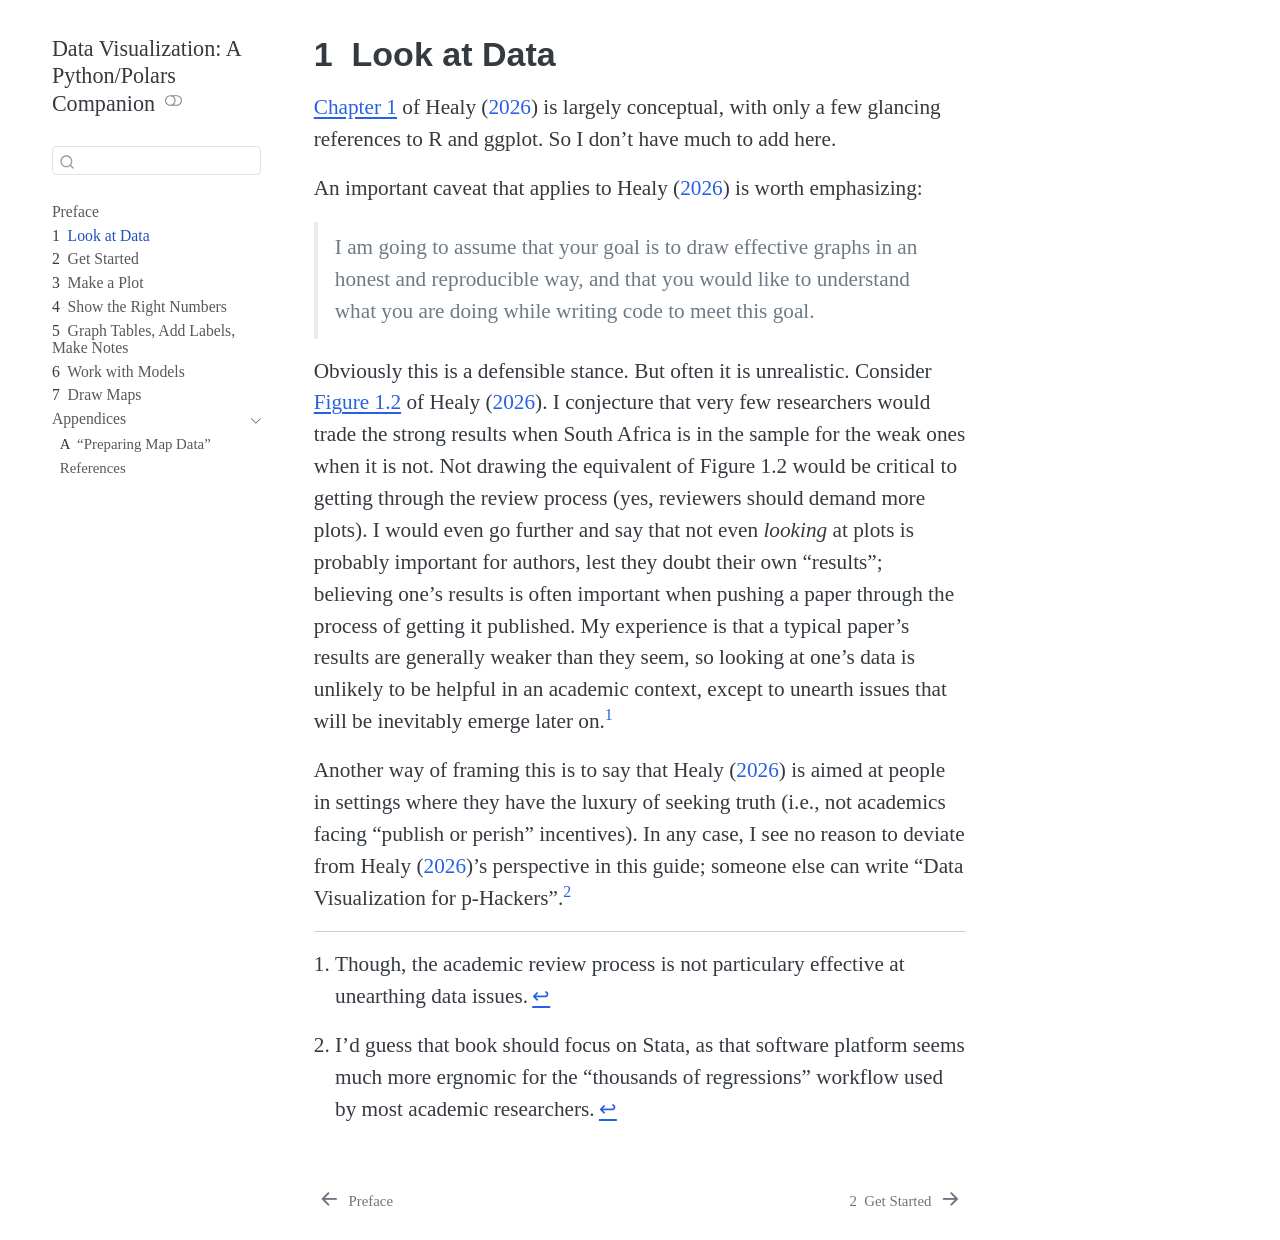
==== commit 0190f1fd: "Built site for gh-pages" ====
--- a/01-look-at-data.html
+++ b/01-look-at-data.html
@@ -2,7 +2,7 @@
 <html xmlns="http://www.w3.org/1999/xhtml" lang="en" xml:lang="en"><head>
 
 <meta charset="utf-8">
-<meta name="generator" content="quarto-1.9.36">
+<meta name="generator" content="quarto-1.9.35">
 
 <meta name="viewport" content="width=device-width, initial-scale=1.0, user-scalable=yes">
 
@@ -60,9 +60,9 @@
 <script src="site_libs/quarto-html/tippy.umd.min.js"></script>
 <script src="site_libs/quarto-html/anchor.min.js"></script>
 <link href="site_libs/quarto-html/tippy.css" rel="stylesheet">
-<link href="site_libs/quarto-html/quarto-syntax-highlighting-845c23b38eaddc0f92fda52bfe77a8c8.css" rel="stylesheet" class="quarto-color-scheme" id="quarto-text-highlighting-styles">
-<link href="site_libs/quarto-html/quarto-syntax-highlighting-dark-f418161beb48e0141c760e455f12af2c.css" rel="stylesheet" class="quarto-color-scheme quarto-color-alternate" id="quarto-text-highlighting-styles">
-<link href="site_libs/quarto-html/quarto-syntax-highlighting-845c23b38eaddc0f92fda52bfe77a8c8.css" rel="stylesheet" class="quarto-color-scheme-extra" id="quarto-text-highlighting-styles">
+<link href="site_libs/quarto-html/quarto-syntax-highlighting-46f66b053e56abd73bb6e954d61a315b.css" rel="stylesheet" class="quarto-color-scheme" id="quarto-text-highlighting-styles">
+<link href="site_libs/quarto-html/quarto-syntax-highlighting-dark-22b4aaf4c2978829df3684e8f2c068db.css" rel="stylesheet" class="quarto-color-scheme quarto-color-alternate" id="quarto-text-highlighting-styles">
+<link href="site_libs/quarto-html/quarto-syntax-highlighting-46f66b053e56abd73bb6e954d61a315b.css" rel="stylesheet" class="quarto-color-scheme-extra" id="quarto-text-highlighting-styles">
 <script src="site_libs/bootstrap/bootstrap.min.js"></script>
 <link href="site_libs/bootstrap/bootstrap-icons.css" rel="stylesheet">
 <link href="site_libs/bootstrap/bootstrap-c0f9e757bd1bbe5faf3da83a888945c0.min.css" rel="stylesheet" append-hash="true" class="quarto-color-scheme" id="quarto-bootstrap" data-mode="light">
@@ -368,7 +368,7 @@
           <li class="sidebar-item">
   <div class="sidebar-item-container"> 
   <a href="./appendix-map-data.html" class="sidebar-item-text sidebar-link">
- <span class="menu-text"><span class="chapter-number">A</span>&nbsp; <span class="chapter-title">Preparing Map Data</span></span></a>
+ <span class="menu-text"><span class="chapter-number">A</span>&nbsp; <span class="chapter-title">“Preparing Map Data”</span></span></a>
   </div>
 </li>
           <li class="sidebar-item">
--- a/site_libs/quarto-html/quarto-syntax-highlighting-46f66b053e56abd73bb6e954d61a315b.css
+++ b/site_libs/quarto-html/quarto-syntax-highlighting-46f66b053e56abd73bb6e954d61a315b.css
@@ -0,0 +1,236 @@
+/* quarto syntax highlight colors */
+:root {
+  --quarto-hl-ot-color: #003B4F;
+  --quarto-hl-at-color: #657422;
+  --quarto-hl-ss-color: #20794D;
+  --quarto-hl-an-color: #5E5E5E;
+  --quarto-hl-fu-color: #4758AB;
+  --quarto-hl-st-color: #20794D;
+  --quarto-hl-cf-color: #003B4F;
+  --quarto-hl-op-color: #5E5E5E;
+  --quarto-hl-er-color: #AD0000;
+  --quarto-hl-bn-color: #AD0000;
+  --quarto-hl-al-color: #AD0000;
+  --quarto-hl-va-color: #111111;
+  --quarto-hl-bu-color: inherit;
+  --quarto-hl-ex-color: inherit;
+  --quarto-hl-pp-color: #AD0000;
+  --quarto-hl-in-color: #5E5E5E;
+  --quarto-hl-vs-color: #20794D;
+  --quarto-hl-wa-color: #5E5E5E;
+  --quarto-hl-do-color: #5E5E5E;
+  --quarto-hl-im-color: #00769E;
+  --quarto-hl-ch-color: #20794D;
+  --quarto-hl-dt-color: #AD0000;
+  --quarto-hl-fl-color: #AD0000;
+  --quarto-hl-co-color: #5E5E5E;
+  --quarto-hl-cv-color: #5E5E5E;
+  --quarto-hl-cn-color: #8f5902;
+  --quarto-hl-sc-color: #5E5E5E;
+  --quarto-hl-dv-color: #AD0000;
+  --quarto-hl-kw-color: #003B4F;
+}
+
+/* other quarto variables */
+:root {
+  --quarto-font-monospace: SFMono-Regular, Menlo, Monaco, Consolas, "Liberation Mono", "Courier New", monospace;
+}
+
+/* syntax highlight based on Pandoc's rules */
+pre > code.sourceCode > span {
+  color: #003B4F;
+}
+
+code.sourceCode > span {
+  color: #003B4F;
+}
+
+div.sourceCode,
+div.sourceCode pre.sourceCode {
+  color: #003B4F;
+}
+
+/* Normal */
+code span {
+  color: #003B4F;
+}
+
+/* Alert */
+code span.al {
+  color: #AD0000;
+  font-style: inherit;
+}
+
+/* Annotation */
+code span.an {
+  color: #5E5E5E;
+  font-style: inherit;
+}
+
+/* Attribute */
+code span.at {
+  color: #657422;
+  font-style: inherit;
+}
+
+/* BaseN */
+code span.bn {
+  color: #AD0000;
+  font-style: inherit;
+}
+
+/* BuiltIn */
+code span.bu {
+  font-style: inherit;
+}
+
+/* ControlFlow */
+code span.cf {
+  color: #003B4F;
+  font-weight: bold;
+  font-style: inherit;
+}
+
+/* Char */
+code span.ch {
+  color: #20794D;
+  font-style: inherit;
+}
+
+/* Constant */
+code span.cn {
+  color: #8f5902;
+  font-style: inherit;
+}
+
+/* Comment */
+code span.co {
+  color: #5E5E5E;
+  font-style: inherit;
+}
+
+/* CommentVar */
+code span.cv {
+  color: #5E5E5E;
+  font-style: italic;
+}
+
+/* Documentation */
+code span.do {
+  color: #5E5E5E;
+  font-style: italic;
+}
+
+/* DataType */
+code span.dt {
+  color: #AD0000;
+  font-style: inherit;
+}
+
+/* DecVal */
+code span.dv {
+  color: #AD0000;
+  font-style: inherit;
+}
+
+/* Error */
+code span.er {
+  color: #AD0000;
+  font-style: inherit;
+}
+
+/* Extension */
+code span.ex {
+  font-style: inherit;
+}
+
+/* Float */
+code span.fl {
+  color: #AD0000;
+  font-style: inherit;
+}
+
+/* Function */
+code span.fu {
+  color: #4758AB;
+  font-style: inherit;
+}
+
+/* Import */
+code span.im {
+  color: #00769E;
+  font-style: inherit;
+}
+
+/* Information */
+code span.in {
+  color: #5E5E5E;
+  font-style: inherit;
+}
+
+/* Keyword */
+code span.kw {
+  color: #003B4F;
+  font-weight: bold;
+  font-style: inherit;
+}
+
+/* Operator */
+code span.op {
+  color: #5E5E5E;
+  font-style: inherit;
+}
+
+/* Other */
+code span.ot {
+  color: #003B4F;
+  font-style: inherit;
+}
+
+/* Preprocessor */
+code span.pp {
+  color: #AD0000;
+  font-style: inherit;
+}
+
+/* SpecialChar */
+code span.sc {
+  color: #5E5E5E;
+  font-style: inherit;
+}
+
+/* SpecialString */
+code span.ss {
+  color: #20794D;
+  font-style: inherit;
+}
+
+/* String */
+code span.st {
+  color: #20794D;
+  font-style: inherit;
+}
+
+/* Variable */
+code span.va {
+  color: #111111;
+  font-style: inherit;
+}
+
+/* VerbatimString */
+code span.vs {
+  color: #20794D;
+  font-style: inherit;
+}
+
+/* Warning */
+code span.wa {
+  color: #5E5E5E;
+  font-style: italic;
+}
+
+.prevent-inlining {
+  content: "</";
+}
+
+/*# sourceMappingURL=5022ed312398f59a55adce476d7327af.css.map */
--- a/site_libs/quarto-html/quarto-syntax-highlighting-dark-22b4aaf4c2978829df3684e8f2c068db.css
+++ b/site_libs/quarto-html/quarto-syntax-highlighting-dark-22b4aaf4c2978829df3684e8f2c068db.css
@@ -0,0 +1,219 @@
+/* quarto syntax highlight colors */
+:root {
+  --quarto-hl-al-color: #f07178;
+  --quarto-hl-an-color: #d4d0ab;
+  --quarto-hl-at-color: #00e0e0;
+  --quarto-hl-bn-color: #d4d0ab;
+  --quarto-hl-bu-color: #abe338;
+  --quarto-hl-ch-color: #abe338;
+  --quarto-hl-co-color: #f8f8f2;
+  --quarto-hl-cv-color: #ffd700;
+  --quarto-hl-cn-color: #ffd700;
+  --quarto-hl-cf-color: #ffa07a;
+  --quarto-hl-dt-color: #ffa07a;
+  --quarto-hl-dv-color: #d4d0ab;
+  --quarto-hl-do-color: #f8f8f2;
+  --quarto-hl-er-color: #f07178;
+  --quarto-hl-ex-color: #00e0e0;
+  --quarto-hl-fl-color: #d4d0ab;
+  --quarto-hl-fu-color: #ffa07a;
+  --quarto-hl-im-color: #abe338;
+  --quarto-hl-in-color: #d4d0ab;
+  --quarto-hl-kw-color: #ffa07a;
+  --quarto-hl-op-color: #ffa07a;
+  --quarto-hl-ot-color: #00e0e0;
+  --quarto-hl-pp-color: #dcc6e0;
+  --quarto-hl-re-color: #00e0e0;
+  --quarto-hl-sc-color: #abe338;
+  --quarto-hl-ss-color: #abe338;
+  --quarto-hl-st-color: #abe338;
+  --quarto-hl-va-color: #00e0e0;
+  --quarto-hl-vs-color: #abe338;
+  --quarto-hl-wa-color: #dcc6e0;
+}
+
+/* other quarto variables */
+:root {
+  --quarto-font-monospace: SFMono-Regular, Menlo, Monaco, Consolas, "Liberation Mono", "Courier New", monospace;
+}
+
+/* syntax highlight based on Pandoc's rules */
+pre > code.sourceCode > span {
+  color: #f8f8f2;
+}
+
+code.sourceCode > span {
+  color: #f8f8f2;
+}
+
+div.sourceCode,
+div.sourceCode pre.sourceCode {
+  color: #f8f8f2;
+}
+
+/* Normal */
+code span {
+  color: #f8f8f2;
+}
+
+/* Alert */
+code span.al {
+  color: #f07178;
+}
+
+/* Annotation */
+code span.an {
+  color: #d4d0ab;
+}
+
+/* Attribute */
+code span.at {
+  color: #00e0e0;
+}
+
+/* BaseN */
+code span.bn {
+  color: #d4d0ab;
+}
+
+/* BuiltIn */
+code span.bu {
+  color: #abe338;
+}
+
+/* ControlFlow */
+code span.cf {
+  font-weight: bold;
+  color: #ffa07a;
+}
+
+/* Char */
+code span.ch {
+  color: #abe338;
+}
+
+/* Constant */
+code span.cn {
+  color: #ffd700;
+}
+
+/* Comment */
+code span.co {
+  font-style: italic;
+  color: #f8f8f2;
+}
+
+/* CommentVar */
+code span.cv {
+  color: #ffd700;
+}
+
+/* Documentation */
+code span.do {
+  color: #f8f8f2;
+}
+
+/* DataType */
+code span.dt {
+  color: #ffa07a;
+}
+
+/* DecVal */
+code span.dv {
+  color: #d4d0ab;
+}
+
+/* Error */
+code span.er {
+  color: #f07178;
+  text-decoration: underline;
+}
+
+/* Extension */
+code span.ex {
+  font-weight: bold;
+  color: #00e0e0;
+}
+
+/* Float */
+code span.fl {
+  color: #d4d0ab;
+}
+
+/* Function */
+code span.fu {
+  color: #ffa07a;
+}
+
+/* Import */
+code span.im {
+  color: #abe338;
+}
+
+/* Information */
+code span.in {
+  color: #d4d0ab;
+}
+
+/* Keyword */
+code span.kw {
+  font-weight: bold;
+  color: #ffa07a;
+}
+
+/* Operator */
+code span.op {
+  color: #ffa07a;
+}
+
+/* Other */
+code span.ot {
+  color: #00e0e0;
+}
+
+/* Preprocessor */
+code span.pp {
+  color: #dcc6e0;
+}
+
+/* RegionMarker */
+code span.re {
+  background-color: #f8f8f2;
+  color: #00e0e0;
+}
+
+/* SpecialChar */
+code span.sc {
+  color: #abe338;
+}
+
+/* SpecialString */
+code span.ss {
+  color: #abe338;
+}
+
+/* String */
+code span.st {
+  color: #abe338;
+}
+
+/* Variable */
+code span.va {
+  color: #00e0e0;
+}
+
+/* VerbatimString */
+code span.vs {
+  color: #abe338;
+}
+
+/* Warning */
+code span.wa {
+  color: #dcc6e0;
+}
+
+.prevent-inlining {
+  content: "</";
+}
+
+/*# sourceMappingURL=40982d61e595645edd53c77867d56848.css.map */
--- a/site_libs/quarto-html/quarto-syntax-highlighting-46f66b053e56abd73bb6e954d61a315b.css
+++ b/site_libs/quarto-html/quarto-syntax-highlighting-46f66b053e56abd73bb6e954d61a315b.css
@@ -0,0 +1,236 @@
+/* quarto syntax highlight colors */
+:root {
+  --quarto-hl-ot-color: #003B4F;
+  --quarto-hl-at-color: #657422;
+  --quarto-hl-ss-color: #20794D;
+  --quarto-hl-an-color: #5E5E5E;
+  --quarto-hl-fu-color: #4758AB;
+  --quarto-hl-st-color: #20794D;
+  --quarto-hl-cf-color: #003B4F;
+  --quarto-hl-op-color: #5E5E5E;
+  --quarto-hl-er-color: #AD0000;
+  --quarto-hl-bn-color: #AD0000;
+  --quarto-hl-al-color: #AD0000;
+  --quarto-hl-va-color: #111111;
+  --quarto-hl-bu-color: inherit;
+  --quarto-hl-ex-color: inherit;
+  --quarto-hl-pp-color: #AD0000;
+  --quarto-hl-in-color: #5E5E5E;
+  --quarto-hl-vs-color: #20794D;
+  --quarto-hl-wa-color: #5E5E5E;
+  --quarto-hl-do-color: #5E5E5E;
+  --quarto-hl-im-color: #00769E;
+  --quarto-hl-ch-color: #20794D;
+  --quarto-hl-dt-color: #AD0000;
+  --quarto-hl-fl-color: #AD0000;
+  --quarto-hl-co-color: #5E5E5E;
+  --quarto-hl-cv-color: #5E5E5E;
+  --quarto-hl-cn-color: #8f5902;
+  --quarto-hl-sc-color: #5E5E5E;
+  --quarto-hl-dv-color: #AD0000;
+  --quarto-hl-kw-color: #003B4F;
+}
+
+/* other quarto variables */
+:root {
+  --quarto-font-monospace: SFMono-Regular, Menlo, Monaco, Consolas, "Liberation Mono", "Courier New", monospace;
+}
+
+/* syntax highlight based on Pandoc's rules */
+pre > code.sourceCode > span {
+  color: #003B4F;
+}
+
+code.sourceCode > span {
+  color: #003B4F;
+}
+
+div.sourceCode,
+div.sourceCode pre.sourceCode {
+  color: #003B4F;
+}
+
+/* Normal */
+code span {
+  color: #003B4F;
+}
+
+/* Alert */
+code span.al {
+  color: #AD0000;
+  font-style: inherit;
+}
+
+/* Annotation */
+code span.an {
+  color: #5E5E5E;
+  font-style: inherit;
+}
+
+/* Attribute */
+code span.at {
+  color: #657422;
+  font-style: inherit;
+}
+
+/* BaseN */
+code span.bn {
+  color: #AD0000;
+  font-style: inherit;
+}
+
+/* BuiltIn */
+code span.bu {
+  font-style: inherit;
+}
+
+/* ControlFlow */
+code span.cf {
+  color: #003B4F;
+  font-weight: bold;
+  font-style: inherit;
+}
+
+/* Char */
+code span.ch {
+  color: #20794D;
+  font-style: inherit;
+}
+
+/* Constant */
+code span.cn {
+  color: #8f5902;
+  font-style: inherit;
+}
+
+/* Comment */
+code span.co {
+  color: #5E5E5E;
+  font-style: inherit;
+}
+
+/* CommentVar */
+code span.cv {
+  color: #5E5E5E;
+  font-style: italic;
+}
+
+/* Documentation */
+code span.do {
+  color: #5E5E5E;
+  font-style: italic;
+}
+
+/* DataType */
+code span.dt {
+  color: #AD0000;
+  font-style: inherit;
+}
+
+/* DecVal */
+code span.dv {
+  color: #AD0000;
+  font-style: inherit;
+}
+
+/* Error */
+code span.er {
+  color: #AD0000;
+  font-style: inherit;
+}
+
+/* Extension */
+code span.ex {
+  font-style: inherit;
+}
+
+/* Float */
+code span.fl {
+  color: #AD0000;
+  font-style: inherit;
+}
+
+/* Function */
+code span.fu {
+  color: #4758AB;
+  font-style: inherit;
+}
+
+/* Import */
+code span.im {
+  color: #00769E;
+  font-style: inherit;
+}
+
+/* Information */
+code span.in {
+  color: #5E5E5E;
+  font-style: inherit;
+}
+
+/* Keyword */
+code span.kw {
+  color: #003B4F;
+  font-weight: bold;
+  font-style: inherit;
+}
+
+/* Operator */
+code span.op {
+  color: #5E5E5E;
+  font-style: inherit;
+}
+
+/* Other */
+code span.ot {
+  color: #003B4F;
+  font-style: inherit;
+}
+
+/* Preprocessor */
+code span.pp {
+  color: #AD0000;
+  font-style: inherit;
+}
+
+/* SpecialChar */
+code span.sc {
+  color: #5E5E5E;
+  font-style: inherit;
+}
+
+/* SpecialString */
+code span.ss {
+  color: #20794D;
+  font-style: inherit;
+}
+
+/* String */
+code span.st {
+  color: #20794D;
+  font-style: inherit;
+}
+
+/* Variable */
+code span.va {
+  color: #111111;
+  font-style: inherit;
+}
+
+/* VerbatimString */
+code span.vs {
+  color: #20794D;
+  font-style: inherit;
+}
+
+/* Warning */
+code span.wa {
+  color: #5E5E5E;
+  font-style: italic;
+}
+
+.prevent-inlining {
+  content: "</";
+}
+
+/*# sourceMappingURL=5022ed312398f59a55adce476d7327af.css.map */
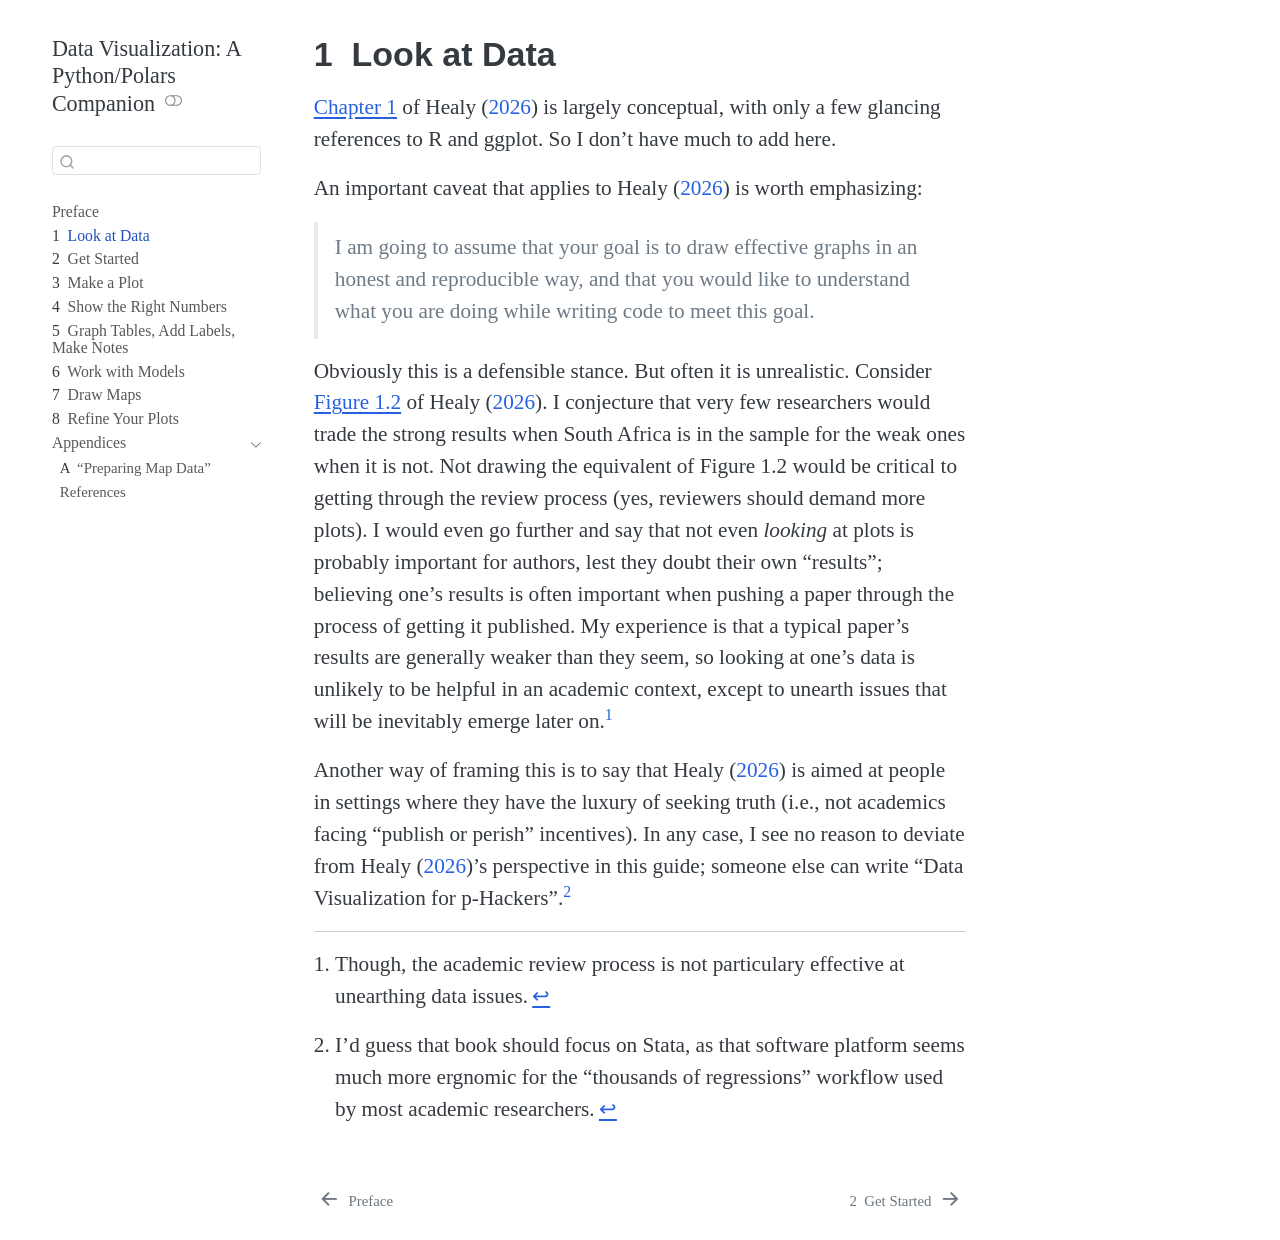
==== commit 90888b4c: "Built site for gh-pages" ====
--- a/01-look-at-data.html
+++ b/01-look-at-data.html
@@ -356,6 +356,12 @@
  <span class="menu-text"><span class="chapter-number">7</span>&nbsp; <span class="chapter-title">Draw Maps</span></span></a>
   </div>
 </li>
+        <li class="sidebar-item">
+  <div class="sidebar-item-container"> 
+  <a href="./08-polishing.html" class="sidebar-item-text sidebar-link">
+ <span class="menu-text"><span class="chapter-number">8</span>&nbsp; <span class="chapter-title">Refine Your Plots</span></span></a>
+  </div>
+</li>
         <li class="sidebar-item sidebar-item-section">
       <div class="sidebar-item-container"> 
             <a class="sidebar-item-text sidebar-link text-start" data-bs-toggle="collapse" data-bs-target="#quarto-sidebar-section-1" role="navigation" aria-expanded="true">
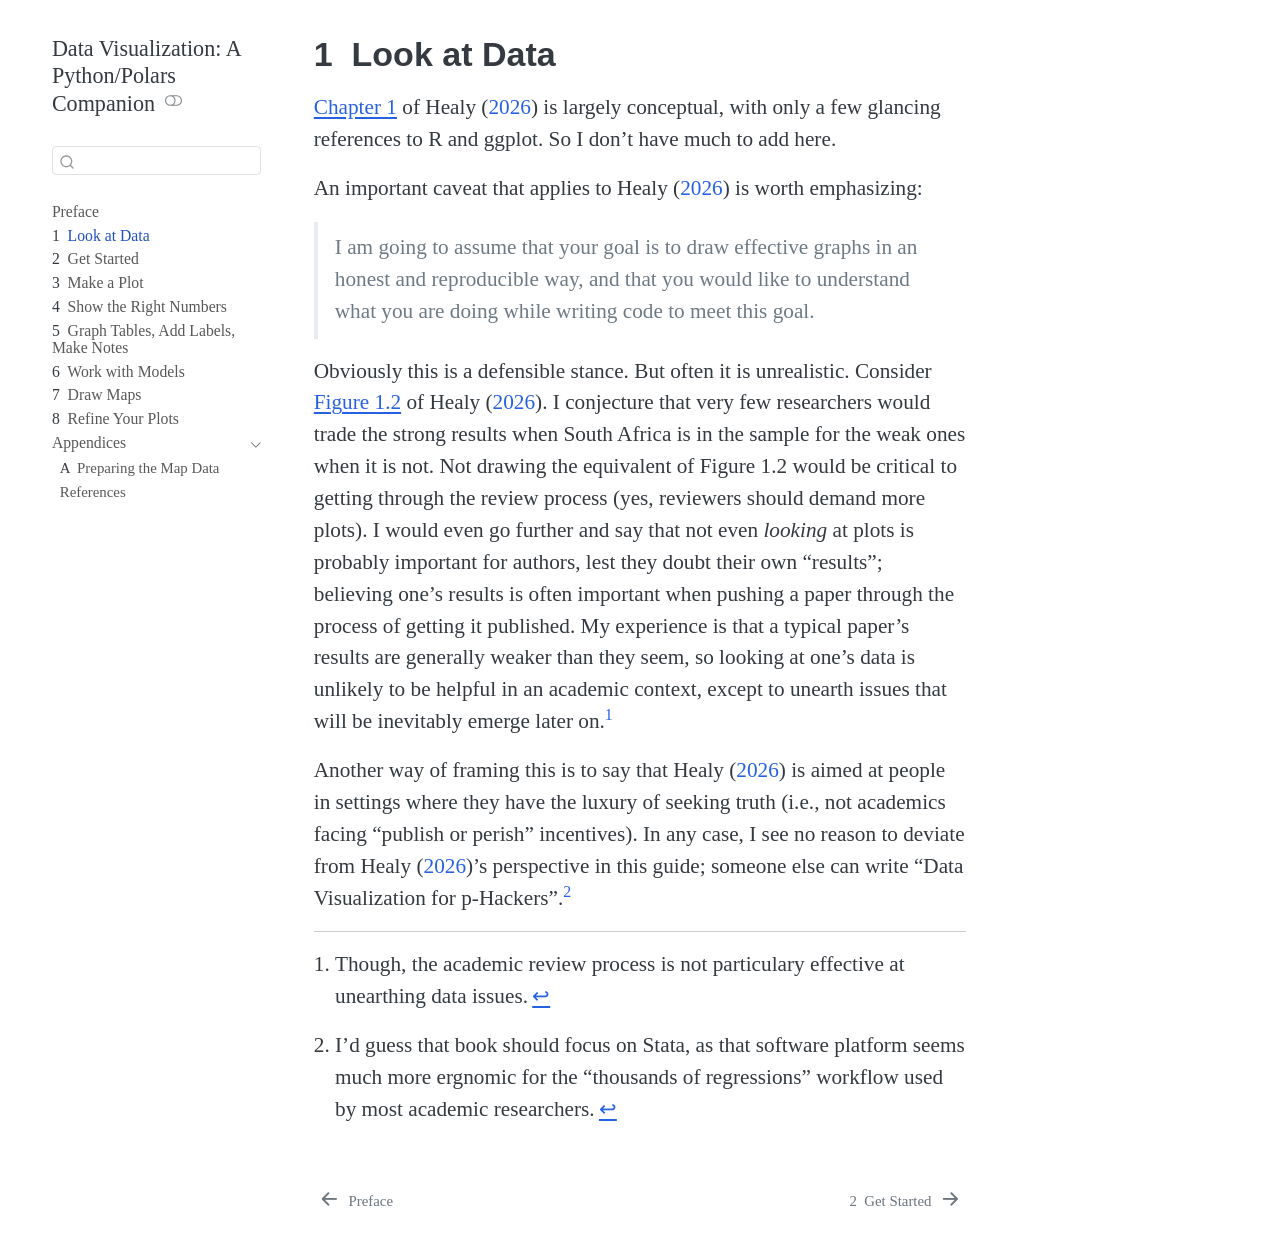
==== commit e7800f92: "Built site for gh-pages" ====
--- a/01-look-at-data.html
+++ b/01-look-at-data.html
@@ -2,7 +2,7 @@
 <html xmlns="http://www.w3.org/1999/xhtml" lang="en" xml:lang="en"><head>
 
 <meta charset="utf-8">
-<meta name="generator" content="quarto-1.9.35">
+<meta name="generator" content="quarto-1.9.36">
 
 <meta name="viewport" content="width=device-width, initial-scale=1.0, user-scalable=yes">
 
@@ -60,9 +60,9 @@
 <script src="site_libs/quarto-html/tippy.umd.min.js"></script>
 <script src="site_libs/quarto-html/anchor.min.js"></script>
 <link href="site_libs/quarto-html/tippy.css" rel="stylesheet">
-<link href="site_libs/quarto-html/quarto-syntax-highlighting-46f66b053e56abd73bb6e954d61a315b.css" rel="stylesheet" class="quarto-color-scheme" id="quarto-text-highlighting-styles">
-<link href="site_libs/quarto-html/quarto-syntax-highlighting-dark-22b4aaf4c2978829df3684e8f2c068db.css" rel="stylesheet" class="quarto-color-scheme quarto-color-alternate" id="quarto-text-highlighting-styles">
-<link href="site_libs/quarto-html/quarto-syntax-highlighting-46f66b053e56abd73bb6e954d61a315b.css" rel="stylesheet" class="quarto-color-scheme-extra" id="quarto-text-highlighting-styles">
+<link href="site_libs/quarto-html/quarto-syntax-highlighting-845c23b38eaddc0f92fda52bfe77a8c8.css" rel="stylesheet" class="quarto-color-scheme" id="quarto-text-highlighting-styles">
+<link href="site_libs/quarto-html/quarto-syntax-highlighting-dark-f418161beb48e0141c760e455f12af2c.css" rel="stylesheet" class="quarto-color-scheme quarto-color-alternate" id="quarto-text-highlighting-styles">
+<link href="site_libs/quarto-html/quarto-syntax-highlighting-845c23b38eaddc0f92fda52bfe77a8c8.css" rel="stylesheet" class="quarto-color-scheme-extra" id="quarto-text-highlighting-styles">
 <script src="site_libs/bootstrap/bootstrap.min.js"></script>
 <link href="site_libs/bootstrap/bootstrap-icons.css" rel="stylesheet">
 <link href="site_libs/bootstrap/bootstrap-c0f9e757bd1bbe5faf3da83a888945c0.min.css" rel="stylesheet" append-hash="true" class="quarto-color-scheme" id="quarto-bootstrap" data-mode="light">
@@ -374,7 +374,7 @@
           <li class="sidebar-item">
   <div class="sidebar-item-container"> 
   <a href="./appendix-map-data.html" class="sidebar-item-text sidebar-link">
- <span class="menu-text"><span class="chapter-number">A</span>&nbsp; <span class="chapter-title">“Preparing Map Data”</span></span></a>
+ <span class="menu-text"><span class="chapter-number">A</span>&nbsp; <span class="chapter-title">Preparing the Map Data</span></span></a>
   </div>
 </li>
           <li class="sidebar-item">
--- a/site_libs/quarto-html/quarto-syntax-highlighting-845c23b38eaddc0f92fda52bfe77a8c8.css
+++ b/site_libs/quarto-html/quarto-syntax-highlighting-845c23b38eaddc0f92fda52bfe77a8c8.css
@@ -0,0 +1,236 @@
+/* quarto syntax highlight colors */
+:root {
+  --quarto-hl-ot-color: #003B4F;
+  --quarto-hl-at-color: #657422;
+  --quarto-hl-ss-color: #20794D;
+  --quarto-hl-an-color: #5E5E5E;
+  --quarto-hl-fu-color: #4758AB;
+  --quarto-hl-st-color: #20794D;
+  --quarto-hl-cf-color: #003B4F;
+  --quarto-hl-op-color: #5E5E5E;
+  --quarto-hl-er-color: #AD0000;
+  --quarto-hl-bn-color: #AD0000;
+  --quarto-hl-al-color: #AD0000;
+  --quarto-hl-va-color: #111111;
+  --quarto-hl-bu-color: inherit;
+  --quarto-hl-ex-color: inherit;
+  --quarto-hl-pp-color: #AD0000;
+  --quarto-hl-in-color: #5E5E5E;
+  --quarto-hl-vs-color: #20794D;
+  --quarto-hl-wa-color: #5E5E5E;
+  --quarto-hl-do-color: #5E5E5E;
+  --quarto-hl-im-color: #00769E;
+  --quarto-hl-ch-color: #20794D;
+  --quarto-hl-dt-color: #AD0000;
+  --quarto-hl-fl-color: #AD0000;
+  --quarto-hl-co-color: #5E5E5E;
+  --quarto-hl-cv-color: #5E5E5E;
+  --quarto-hl-cn-color: #8f5902;
+  --quarto-hl-sc-color: #5E5E5E;
+  --quarto-hl-dv-color: #AD0000;
+  --quarto-hl-kw-color: #003B4F;
+}
+
+/* other quarto variables */
+:root {
+  --quarto-font-monospace: SFMono-Regular, Menlo, Monaco, Consolas, "Liberation Mono", "Courier New", monospace;
+}
+
+/* syntax highlight based on Pandoc's rules */
+pre > code.sourceCode > span {
+  color: #003B4F;
+}
+
+code.sourceCode > span {
+  color: #003B4F;
+}
+
+div.sourceCode,
+div.sourceCode pre.sourceCode {
+  color: #003B4F;
+}
+
+/* Normal */
+code span {
+  color: #003B4F;
+}
+
+/* Alert */
+code span.al {
+  color: #AD0000;
+  font-style: inherit;
+}
+
+/* Annotation */
+code span.an {
+  color: #5E5E5E;
+  font-style: inherit;
+}
+
+/* Attribute */
+code span.at {
+  color: #657422;
+  font-style: inherit;
+}
+
+/* BaseN */
+code span.bn {
+  color: #AD0000;
+  font-style: inherit;
+}
+
+/* BuiltIn */
+code span.bu {
+  font-style: inherit;
+}
+
+/* ControlFlow */
+code span.cf {
+  color: #003B4F;
+  font-weight: bold;
+  font-style: inherit;
+}
+
+/* Char */
+code span.ch {
+  color: #20794D;
+  font-style: inherit;
+}
+
+/* Constant */
+code span.cn {
+  color: #8f5902;
+  font-style: inherit;
+}
+
+/* Comment */
+code span.co {
+  color: #5E5E5E;
+  font-style: inherit;
+}
+
+/* CommentVar */
+code span.cv {
+  color: #5E5E5E;
+  font-style: italic;
+}
+
+/* Documentation */
+code span.do {
+  color: #5E5E5E;
+  font-style: italic;
+}
+
+/* DataType */
+code span.dt {
+  color: #AD0000;
+  font-style: inherit;
+}
+
+/* DecVal */
+code span.dv {
+  color: #AD0000;
+  font-style: inherit;
+}
+
+/* Error */
+code span.er {
+  color: #AD0000;
+  font-style: inherit;
+}
+
+/* Extension */
+code span.ex {
+  font-style: inherit;
+}
+
+/* Float */
+code span.fl {
+  color: #AD0000;
+  font-style: inherit;
+}
+
+/* Function */
+code span.fu {
+  color: #4758AB;
+  font-style: inherit;
+}
+
+/* Import */
+code span.im {
+  color: #00769E;
+  font-style: inherit;
+}
+
+/* Information */
+code span.in {
+  color: #5E5E5E;
+  font-style: inherit;
+}
+
+/* Keyword */
+code span.kw {
+  color: #003B4F;
+  font-weight: bold;
+  font-style: inherit;
+}
+
+/* Operator */
+code span.op {
+  color: #5E5E5E;
+  font-style: inherit;
+}
+
+/* Other */
+code span.ot {
+  color: #003B4F;
+  font-style: inherit;
+}
+
+/* Preprocessor */
+code span.pp {
+  color: #AD0000;
+  font-style: inherit;
+}
+
+/* SpecialChar */
+code span.sc {
+  color: #5E5E5E;
+  font-style: inherit;
+}
+
+/* SpecialString */
+code span.ss {
+  color: #20794D;
+  font-style: inherit;
+}
+
+/* String */
+code span.st {
+  color: #20794D;
+  font-style: inherit;
+}
+
+/* Variable */
+code span.va {
+  color: #111111;
+  font-style: inherit;
+}
+
+/* VerbatimString */
+code span.vs {
+  color: #20794D;
+  font-style: inherit;
+}
+
+/* Warning */
+code span.wa {
+  color: #5E5E5E;
+  font-style: italic;
+}
+
+.prevent-inlining {
+  content: "</";
+}
+
+/*# sourceMappingURL=ac89f0bb514bba72461919f78549e31c.css.map */
--- a/site_libs/quarto-html/quarto-syntax-highlighting-dark-f418161beb48e0141c760e455f12af2c.css
+++ b/site_libs/quarto-html/quarto-syntax-highlighting-dark-f418161beb48e0141c760e455f12af2c.css
@@ -0,0 +1,219 @@
+/* quarto syntax highlight colors */
+:root {
+  --quarto-hl-al-color: #f07178;
+  --quarto-hl-an-color: #d4d0ab;
+  --quarto-hl-at-color: #00e0e0;
+  --quarto-hl-bn-color: #d4d0ab;
+  --quarto-hl-bu-color: #abe338;
+  --quarto-hl-ch-color: #abe338;
+  --quarto-hl-co-color: #f8f8f2;
+  --quarto-hl-cv-color: #ffd700;
+  --quarto-hl-cn-color: #ffd700;
+  --quarto-hl-cf-color: #ffa07a;
+  --quarto-hl-dt-color: #ffa07a;
+  --quarto-hl-dv-color: #d4d0ab;
+  --quarto-hl-do-color: #f8f8f2;
+  --quarto-hl-er-color: #f07178;
+  --quarto-hl-ex-color: #00e0e0;
+  --quarto-hl-fl-color: #d4d0ab;
+  --quarto-hl-fu-color: #ffa07a;
+  --quarto-hl-im-color: #abe338;
+  --quarto-hl-in-color: #d4d0ab;
+  --quarto-hl-kw-color: #ffa07a;
+  --quarto-hl-op-color: #ffa07a;
+  --quarto-hl-ot-color: #00e0e0;
+  --quarto-hl-pp-color: #dcc6e0;
+  --quarto-hl-re-color: #00e0e0;
+  --quarto-hl-sc-color: #abe338;
+  --quarto-hl-ss-color: #abe338;
+  --quarto-hl-st-color: #abe338;
+  --quarto-hl-va-color: #00e0e0;
+  --quarto-hl-vs-color: #abe338;
+  --quarto-hl-wa-color: #dcc6e0;
+}
+
+/* other quarto variables */
+:root {
+  --quarto-font-monospace: SFMono-Regular, Menlo, Monaco, Consolas, "Liberation Mono", "Courier New", monospace;
+}
+
+/* syntax highlight based on Pandoc's rules */
+pre > code.sourceCode > span {
+  color: #f8f8f2;
+}
+
+code.sourceCode > span {
+  color: #f8f8f2;
+}
+
+div.sourceCode,
+div.sourceCode pre.sourceCode {
+  color: #f8f8f2;
+}
+
+/* Normal */
+code span {
+  color: #f8f8f2;
+}
+
+/* Alert */
+code span.al {
+  color: #f07178;
+}
+
+/* Annotation */
+code span.an {
+  color: #d4d0ab;
+}
+
+/* Attribute */
+code span.at {
+  color: #00e0e0;
+}
+
+/* BaseN */
+code span.bn {
+  color: #d4d0ab;
+}
+
+/* BuiltIn */
+code span.bu {
+  color: #abe338;
+}
+
+/* ControlFlow */
+code span.cf {
+  font-weight: bold;
+  color: #ffa07a;
+}
+
+/* Char */
+code span.ch {
+  color: #abe338;
+}
+
+/* Constant */
+code span.cn {
+  color: #ffd700;
+}
+
+/* Comment */
+code span.co {
+  font-style: italic;
+  color: #f8f8f2;
+}
+
+/* CommentVar */
+code span.cv {
+  color: #ffd700;
+}
+
+/* Documentation */
+code span.do {
+  color: #f8f8f2;
+}
+
+/* DataType */
+code span.dt {
+  color: #ffa07a;
+}
+
+/* DecVal */
+code span.dv {
+  color: #d4d0ab;
+}
+
+/* Error */
+code span.er {
+  color: #f07178;
+  text-decoration: underline;
+}
+
+/* Extension */
+code span.ex {
+  font-weight: bold;
+  color: #00e0e0;
+}
+
+/* Float */
+code span.fl {
+  color: #d4d0ab;
+}
+
+/* Function */
+code span.fu {
+  color: #ffa07a;
+}
+
+/* Import */
+code span.im {
+  color: #abe338;
+}
+
+/* Information */
+code span.in {
+  color: #d4d0ab;
+}
+
+/* Keyword */
+code span.kw {
+  font-weight: bold;
+  color: #ffa07a;
+}
+
+/* Operator */
+code span.op {
+  color: #ffa07a;
+}
+
+/* Other */
+code span.ot {
+  color: #00e0e0;
+}
+
+/* Preprocessor */
+code span.pp {
+  color: #dcc6e0;
+}
+
+/* RegionMarker */
+code span.re {
+  background-color: #f8f8f2;
+  color: #00e0e0;
+}
+
+/* SpecialChar */
+code span.sc {
+  color: #abe338;
+}
+
+/* SpecialString */
+code span.ss {
+  color: #abe338;
+}
+
+/* String */
+code span.st {
+  color: #abe338;
+}
+
+/* Variable */
+code span.va {
+  color: #00e0e0;
+}
+
+/* VerbatimString */
+code span.vs {
+  color: #abe338;
+}
+
+/* Warning */
+code span.wa {
+  color: #dcc6e0;
+}
+
+.prevent-inlining {
+  content: "</";
+}
+
+/*# sourceMappingURL=378c2a0cc31455d06730fbe37c8f3789.css.map */
--- a/site_libs/quarto-html/quarto-syntax-highlighting-845c23b38eaddc0f92fda52bfe77a8c8.css
+++ b/site_libs/quarto-html/quarto-syntax-highlighting-845c23b38eaddc0f92fda52bfe77a8c8.css
@@ -0,0 +1,236 @@
+/* quarto syntax highlight colors */
+:root {
+  --quarto-hl-ot-color: #003B4F;
+  --quarto-hl-at-color: #657422;
+  --quarto-hl-ss-color: #20794D;
+  --quarto-hl-an-color: #5E5E5E;
+  --quarto-hl-fu-color: #4758AB;
+  --quarto-hl-st-color: #20794D;
+  --quarto-hl-cf-color: #003B4F;
+  --quarto-hl-op-color: #5E5E5E;
+  --quarto-hl-er-color: #AD0000;
+  --quarto-hl-bn-color: #AD0000;
+  --quarto-hl-al-color: #AD0000;
+  --quarto-hl-va-color: #111111;
+  --quarto-hl-bu-color: inherit;
+  --quarto-hl-ex-color: inherit;
+  --quarto-hl-pp-color: #AD0000;
+  --quarto-hl-in-color: #5E5E5E;
+  --quarto-hl-vs-color: #20794D;
+  --quarto-hl-wa-color: #5E5E5E;
+  --quarto-hl-do-color: #5E5E5E;
+  --quarto-hl-im-color: #00769E;
+  --quarto-hl-ch-color: #20794D;
+  --quarto-hl-dt-color: #AD0000;
+  --quarto-hl-fl-color: #AD0000;
+  --quarto-hl-co-color: #5E5E5E;
+  --quarto-hl-cv-color: #5E5E5E;
+  --quarto-hl-cn-color: #8f5902;
+  --quarto-hl-sc-color: #5E5E5E;
+  --quarto-hl-dv-color: #AD0000;
+  --quarto-hl-kw-color: #003B4F;
+}
+
+/* other quarto variables */
+:root {
+  --quarto-font-monospace: SFMono-Regular, Menlo, Monaco, Consolas, "Liberation Mono", "Courier New", monospace;
+}
+
+/* syntax highlight based on Pandoc's rules */
+pre > code.sourceCode > span {
+  color: #003B4F;
+}
+
+code.sourceCode > span {
+  color: #003B4F;
+}
+
+div.sourceCode,
+div.sourceCode pre.sourceCode {
+  color: #003B4F;
+}
+
+/* Normal */
+code span {
+  color: #003B4F;
+}
+
+/* Alert */
+code span.al {
+  color: #AD0000;
+  font-style: inherit;
+}
+
+/* Annotation */
+code span.an {
+  color: #5E5E5E;
+  font-style: inherit;
+}
+
+/* Attribute */
+code span.at {
+  color: #657422;
+  font-style: inherit;
+}
+
+/* BaseN */
+code span.bn {
+  color: #AD0000;
+  font-style: inherit;
+}
+
+/* BuiltIn */
+code span.bu {
+  font-style: inherit;
+}
+
+/* ControlFlow */
+code span.cf {
+  color: #003B4F;
+  font-weight: bold;
+  font-style: inherit;
+}
+
+/* Char */
+code span.ch {
+  color: #20794D;
+  font-style: inherit;
+}
+
+/* Constant */
+code span.cn {
+  color: #8f5902;
+  font-style: inherit;
+}
+
+/* Comment */
+code span.co {
+  color: #5E5E5E;
+  font-style: inherit;
+}
+
+/* CommentVar */
+code span.cv {
+  color: #5E5E5E;
+  font-style: italic;
+}
+
+/* Documentation */
+code span.do {
+  color: #5E5E5E;
+  font-style: italic;
+}
+
+/* DataType */
+code span.dt {
+  color: #AD0000;
+  font-style: inherit;
+}
+
+/* DecVal */
+code span.dv {
+  color: #AD0000;
+  font-style: inherit;
+}
+
+/* Error */
+code span.er {
+  color: #AD0000;
+  font-style: inherit;
+}
+
+/* Extension */
+code span.ex {
+  font-style: inherit;
+}
+
+/* Float */
+code span.fl {
+  color: #AD0000;
+  font-style: inherit;
+}
+
+/* Function */
+code span.fu {
+  color: #4758AB;
+  font-style: inherit;
+}
+
+/* Import */
+code span.im {
+  color: #00769E;
+  font-style: inherit;
+}
+
+/* Information */
+code span.in {
+  color: #5E5E5E;
+  font-style: inherit;
+}
+
+/* Keyword */
+code span.kw {
+  color: #003B4F;
+  font-weight: bold;
+  font-style: inherit;
+}
+
+/* Operator */
+code span.op {
+  color: #5E5E5E;
+  font-style: inherit;
+}
+
+/* Other */
+code span.ot {
+  color: #003B4F;
+  font-style: inherit;
+}
+
+/* Preprocessor */
+code span.pp {
+  color: #AD0000;
+  font-style: inherit;
+}
+
+/* SpecialChar */
+code span.sc {
+  color: #5E5E5E;
+  font-style: inherit;
+}
+
+/* SpecialString */
+code span.ss {
+  color: #20794D;
+  font-style: inherit;
+}
+
+/* String */
+code span.st {
+  color: #20794D;
+  font-style: inherit;
+}
+
+/* Variable */
+code span.va {
+  color: #111111;
+  font-style: inherit;
+}
+
+/* VerbatimString */
+code span.vs {
+  color: #20794D;
+  font-style: inherit;
+}
+
+/* Warning */
+code span.wa {
+  color: #5E5E5E;
+  font-style: italic;
+}
+
+.prevent-inlining {
+  content: "</";
+}
+
+/*# sourceMappingURL=ac89f0bb514bba72461919f78549e31c.css.map */
